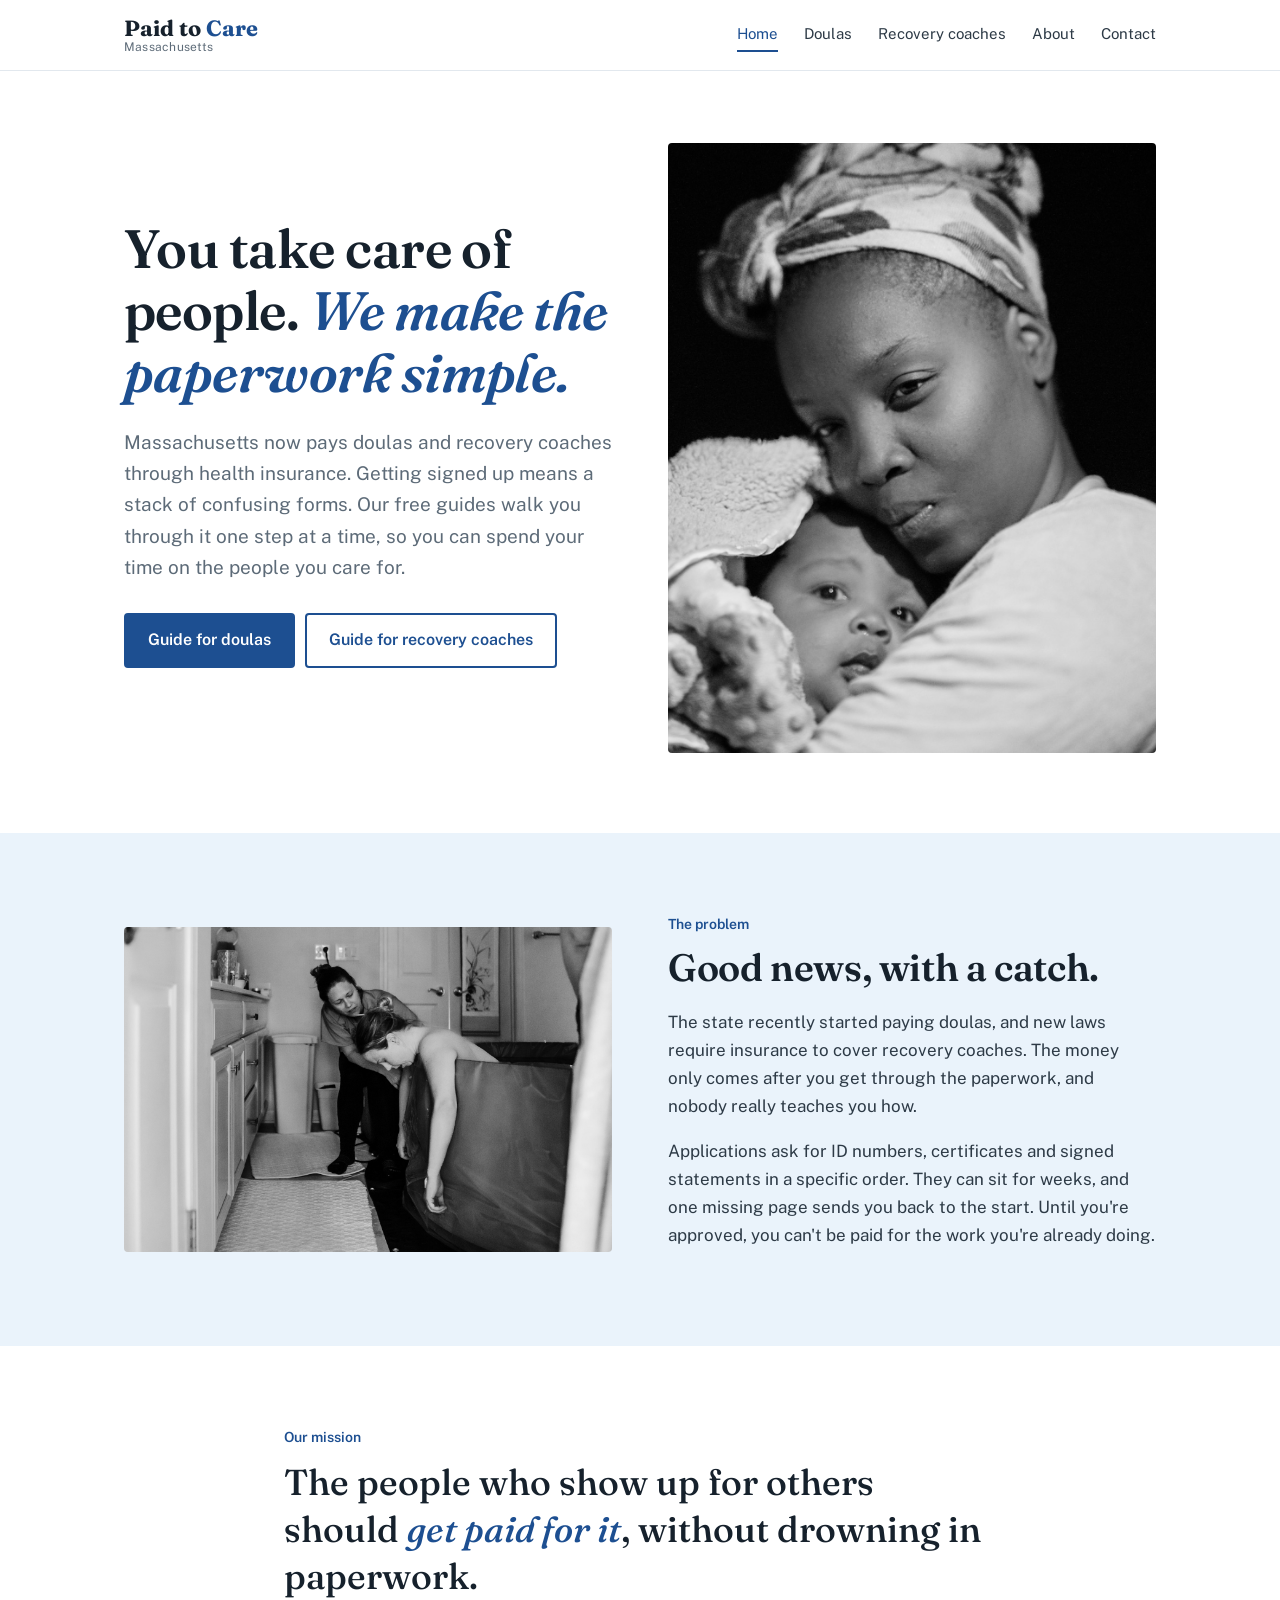
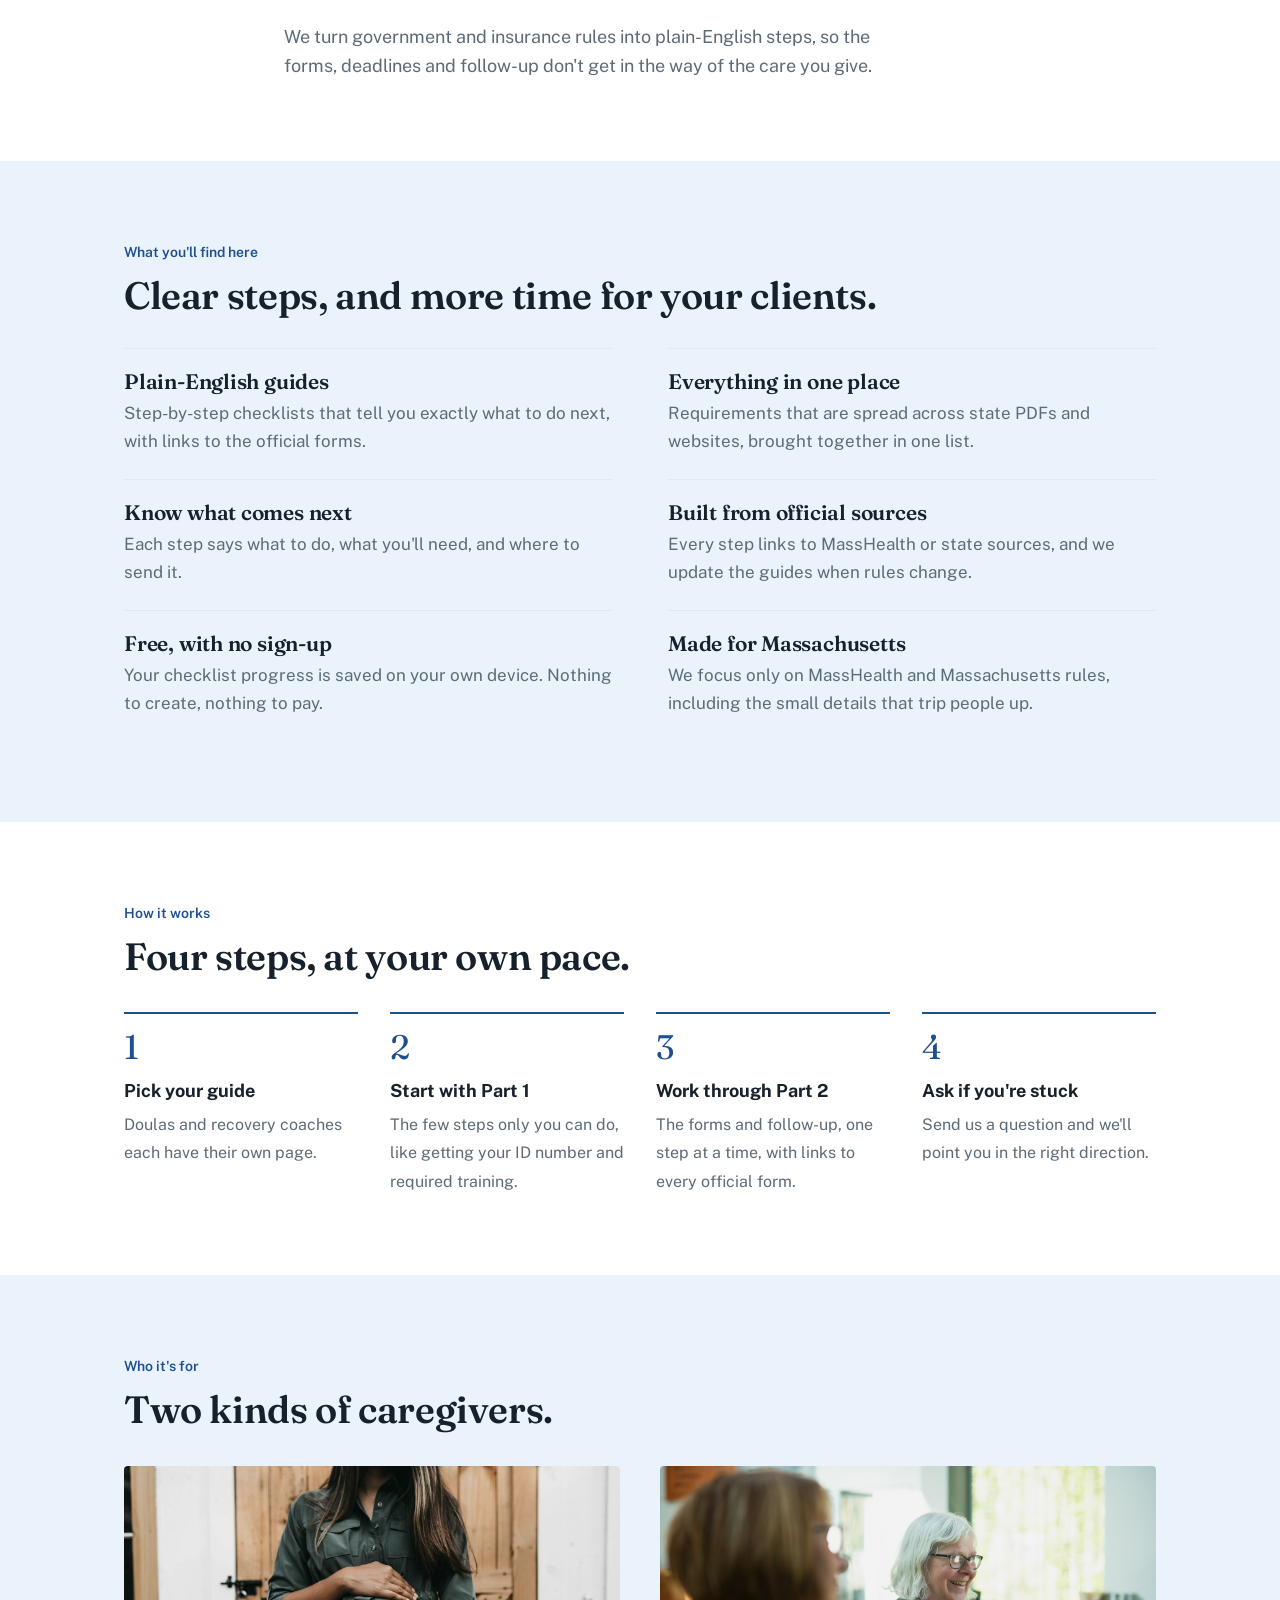
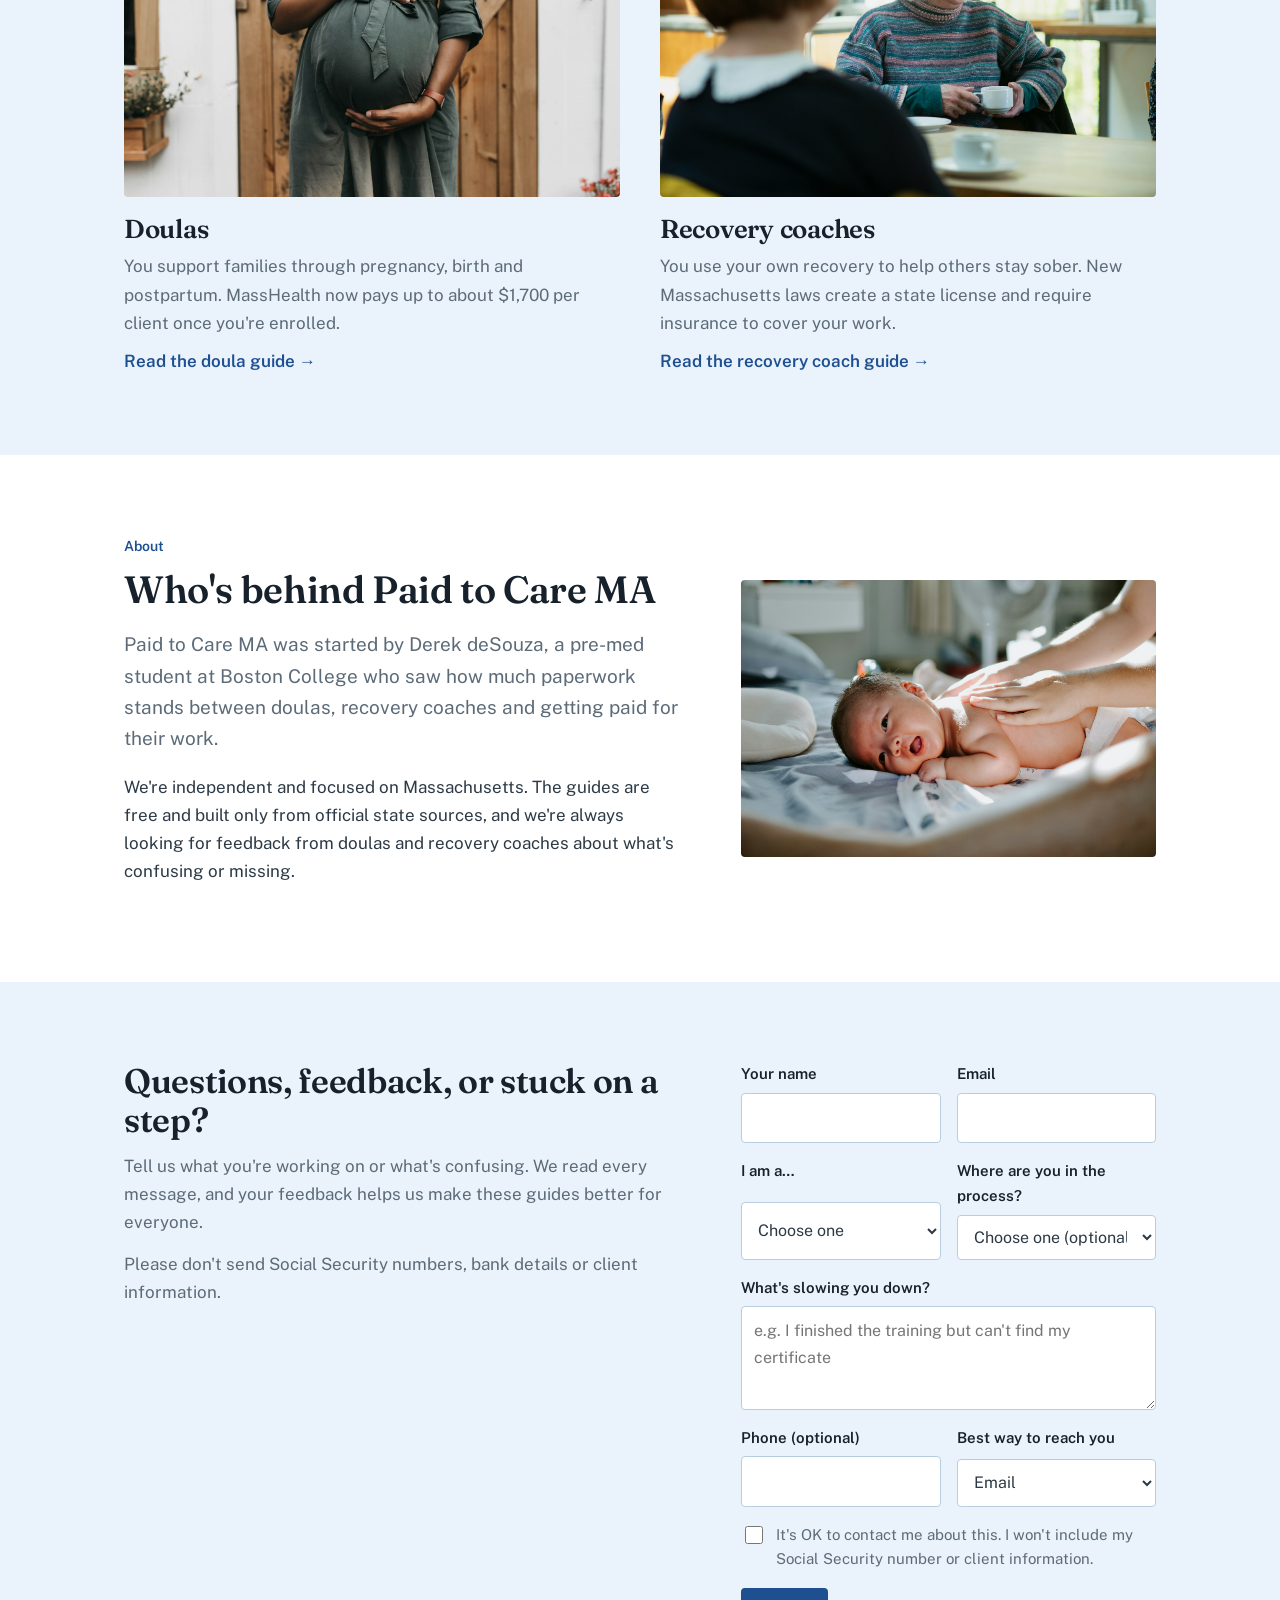
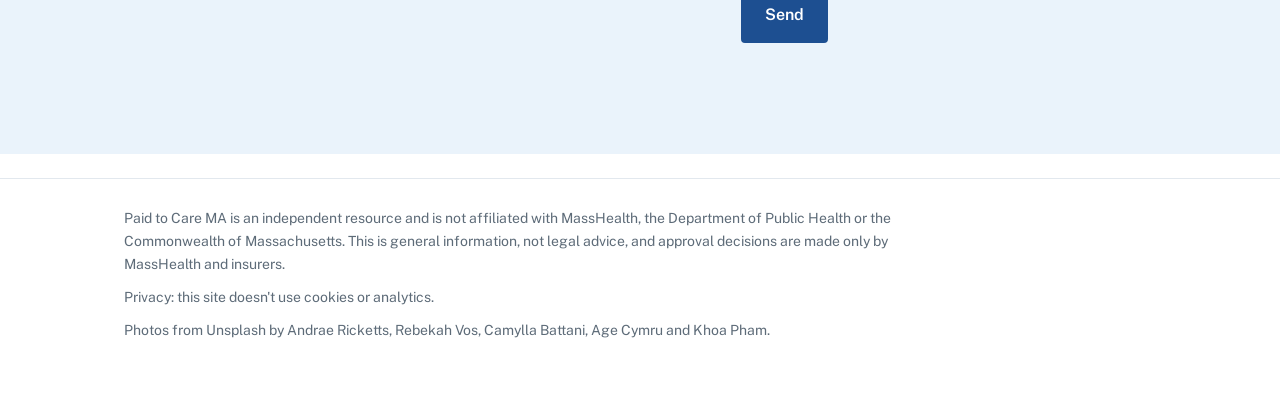
==== index.html @ 32041e7d "Declutter guide steps: one clear link per step, secondary options as a small note; shorten step 3 Co" ====
<!doctype html>
<html lang="en">
<head>
<meta charset="utf-8">
<meta name="viewport" content="width=device-width, initial-scale=1">
<title>Paid to Care MA</title>
<meta name="description" content="Free, plain-language guides that help Massachusetts doulas and recovery coaches get through the paperwork so they can get paid for the care they already give.">
<link rel="icon" href="data:image/svg+xml,%3Csvg xmlns=%22http://www.w3.org/2000/svg%22 viewBox=%220 0 32 32%22%3E%3Crect width=%2232%22 height=%2232%22 rx=%228%22 fill=%22%231d4f91%22/%3E%3Cpath d=%22M9 16.5l4.5 4.5L23 11.5%22 fill=%22none%22 stroke=%22white%22 stroke-width=%223%22 stroke-linecap=%22round%22 stroke-linejoin=%22round%22/%3E%3C/svg%3E">
<meta property="og:type" content="website">
<meta property="og:title" content="Paid to Care MA">
<meta property="og:description" content="Free, plain-language guides for Massachusetts doulas and recovery coaches.">
<meta property="og:image" content="https://desouzd.github.io/paid-to-care/img/mother-baby.jpg">
<meta name="twitter:card" content="summary_large_image">
<link rel="preconnect" href="https://fonts.googleapis.com">
<link rel="preconnect" href="https://fonts.gstatic.com" crossorigin>
<link href="https://fonts.googleapis.com/css2?family=Fraunces:ital,opsz,wght@0,9..144,500;0,9..144,600;0,9..144,700;1,9..144,500&family=Public+Sans:wght@400;600;700&display=swap" rel="stylesheet">
<link rel="stylesheet" href="styles.css?v=12">
</head><body>
<header class="top"><div class="wrap">
  <a class="logo" href="index.html"><span class="name">Paid to <span>Care</span></span><small>Massachusetts</small></a>
  <nav class="navlinks"><a href="index.html" class="on">Home</a><a href="doulas.html">Doulas</a><a href="coaches.html">Recovery coaches</a><a href="#about">About</a><a href="#help">Contact</a></nav>
</div></header>

<main>
  <section class="hero"><div class="wrap split">
    <div>
      <h1>You take care of people. <em>We make the paperwork simple.</em></h1>
      <p>Massachusetts now pays doulas and recovery coaches through health insurance. Getting signed up means a stack of confusing forms. Our free guides walk you through it one step at a time, so you can spend your time on the people you care for.</p>
      <a class="btn" href="doulas.html">Guide for doulas</a><a class="btn ghost" href="coaches.html">Guide for recovery coaches</a>
    </div>
    <figure class="photo tall"><img src="img/mother-baby.jpg" alt="A mother holding her baby close" width="1600" height="1409"></figure>
  </div></section>

  <section class="band sky"><div class="wrap split">
    <figure class="photo wide"><img src="img/doula-labor.jpg" alt="A doula supporting a woman through labor at home" width="1600" height="1060" loading="lazy"></figure>
    <div>
      <p class="label">The problem</p>
      <h2 class="big">Good news, with a catch.</h2>
      <p>The state recently started paying doulas, and new laws require insurance to cover recovery coaches. The money only comes after you get through the paperwork, and nobody really teaches you how.</p>
      <p>Applications ask for ID numbers, certificates and signed statements in a specific order. They can sit for weeks, and one missing page sends you back to the start. Until you're approved, you can't be paid for the work you're already doing.</p>
    </div>
  </div></section>

  <section class="band mission"><div class="wrap narrow">
    <p class="label">Our mission</p>
    <blockquote>The people who show up for others should <em>get paid for it</em>, without drowning in paperwork.</blockquote>
    <p>We turn government and insurance rules into plain-English steps, so the forms, deadlines and follow-up don't get in the way of the care you give.</p>
  </div></section>

  <section class="band sky"><div class="wrap">
    <p class="label">What you'll find here</p>
    <h2 class="big">Clear steps, and more time for your clients.</h2>
    <div class="features">
      <div><h3>Plain-English guides</h3><p>Step-by-step checklists that tell you exactly what to do next, with links to the official forms.</p></div>
      <div><h3>Everything in one place</h3><p>Requirements that are spread across state PDFs and websites, brought together in one list.</p></div>
      <div><h3>Know what comes next</h3><p>Each step says what to do, what you'll need, and where to send it.</p></div>
      <div><h3>Built from official sources</h3><p>Every step links to MassHealth or state sources, and we update the guides when rules change.</p></div>
      <div><h3>Free, with no sign-up</h3><p>Your checklist progress is saved on your own device. Nothing to create, nothing to pay.</p></div>
      <div><h3>Made for Massachusetts</h3><p>We focus only on MassHealth and Massachusetts rules, including the small details that trip people up.</p></div>
    </div>
  </div></section>

  <section class="band" id="how"><div class="wrap">
    <p class="label">How it works</p>
    <h2 class="big">Four steps, at your own pace.</h2>
    <ol class="howsteps">
      <li><b>Pick your guide</b><span>Doulas and recovery coaches each have their own page.</span></li>
      <li><b>Start with Part 1</b><span>The few steps only you can do, like getting your ID number and required training.</span></li>
      <li><b>Work through Part 2</b><span>The forms and follow-up, one step at a time, with links to every official form.</span></li>
      <li><b>Ask if you're stuck</b><span>Send us a question and we'll point you in the right direction.</span></li>
    </ol>
  </div></section>

  <section class="band sky"><div class="wrap">
    <p class="label">Who it's for</p>
    <h2 class="big">Two kinds of caregivers.</h2>
    <div class="who">
      <a href="doulas.html"><img src="img/pregnant.jpg" alt="A pregnant woman resting her hands on her belly" width="1600" height="1067" loading="lazy">
        <h3>Doulas</h3><p>You support families through pregnancy, birth and postpartum. MassHealth now pays up to about $1,700 per client once you're enrolled.</p><span class="go">Read the doula guide →</span></a>
      <a href="coaches.html"><img src="img/coffee-talk.jpg" alt="Two people talking over coffee at a table" width="1600" height="1067" loading="lazy">
        <h3>Recovery coaches</h3><p>You use your own recovery to help others stay sober. New Massachusetts laws create a state license and require insurance to cover your work.</p><span class="go">Read the recovery coach guide →</span></a>
    </div>
  </div></section>

  <section class="band" id="about"><div class="wrap split wide-text">
    <div>
      <p class="label">About</p>
      <h2 class="big">Who's behind Paid to Care MA</h2>
      <p class="lede">Paid to Care MA was started by Derek deSouza, a pre-med student at Boston College who saw how much paperwork stands between doulas, recovery coaches and getting paid for their work.</p>
      <p>We're independent and focused on Massachusetts. The guides are free and built only from official state sources, and we're always looking for feedback from doulas and recovery coaches about what's confusing or missing.</p>
    </div>
    <figure class="photo wide"><img src="img/newborn-hands.jpg" alt="Gentle hands resting on a newborn's back" width="1600" height="1060" loading="lazy"></figure>
  </div></section>

  <section class="band sky help" id="help"><div class="wrap split wide-text" style="align-items:start">
    <div>
      <h2>Questions, feedback, or stuck on a step?</h2>
      <p>Tell us what you're working on or what's confusing. We read every message, and your feedback helps us make these guides better for everyone.</p>
      <p style="margin-top:14px">Please don't send Social Security numbers, bank details or client information.</p>
    </div>
    <div id="leadform" data-role=""></div>
  </div></section>
</main>

<footer><div class="wrap">
  <p>Paid to Care MA is an independent resource and is not affiliated with MassHealth, the Department of Public Health or the Commonwealth of Massachusetts. This is general information, not legal advice, and approval decisions are made only by MassHealth and insurers.</p>
  <p>Privacy: this site doesn't use cookies or analytics.</p>
  <p>Photos from Unsplash by Andrae Ricketts, Rebekah Vos, Camylla Battani, Age Cymru and Khoa Pham.</p>
</div></footer>

<script src="nav.js?v=2"></script>
<script src="form.js?v=3"></script>
</body>
</html>
---- styles.css ----
/* Paid to Care MA
   Color split (60-30-10): white page (60) · light blue bands (30) · deep blue accents (10) */
:root {
  --white: #ffffff;
  --sky: #eaf3fb;
  --sky-line: #cfe2f4;
  --accent: #1d4f91;
  --accent-dark: #153a6b;
  --ink: #16212c;
  --text: #2d3a46;
  --muted: #5d6b78;
  --line: #e2e8ee;
  --note-bg: #fbf6ea; --note: #6b5214;
  --serif: "Fraunces", Georgia, "Times New Roman", serif;
  --sans: "Public Sans", -apple-system, BlinkMacSystemFont, "Segoe UI", Helvetica, Arial, sans-serif;
}
* { box-sizing: border-box; }
body { margin: 0; background: var(--white); color: var(--text); font: 17px/1.65 var(--sans); }
img { max-width: 100%; display: block; }
a { color: var(--accent); text-underline-offset: 3px; }
a:hover { color: var(--accent-dark); }
h1, h2, h3 { color: var(--ink); font-family: var(--serif); font-weight: 600; letter-spacing: -0.01em; line-height: 1.15; }
.wrap { max-width: 1080px; margin: 0 auto; padding: 0 24px; }
.narrow { max-width: 760px; }

/* Header */
header.top { background: var(--white); border-bottom: 1px solid var(--line); }
header.top .wrap { display: flex; align-items: center; justify-content: space-between; min-height: 70px; gap: 16px; }
.logo { text-decoration: none; color: var(--ink); line-height: 1.1; }
.logo .name { font-family: var(--serif); font-weight: 700; font-size: 22px; }
.logo .name span { color: var(--accent); }
.logo small { display: block; font-size: 12px; color: var(--muted); letter-spacing: .02em; }
.navlinks { display: flex; flex-wrap: wrap; gap: 6px 26px; }
.navlinks a { white-space: nowrap; }
.navlinks a { font-size: 15px; color: var(--text); text-decoration: none; padding: 4px 0; border-bottom: 2px solid transparent; }
.navlinks a:hover { color: var(--accent); }
.navlinks a.on { color: var(--accent); border-bottom-color: var(--accent); }

/* Sections */
.band { padding: 80px 0; }
.band.sky { background: var(--sky); }
.split { display: grid; grid-template-columns: 1fr 1fr; gap: 56px; align-items: center; }
.split.wide-text { grid-template-columns: 1.15fr .85fr; }
.label { font-size: 14px; font-weight: 600; color: var(--accent); margin: 0 0 10px; }
.big { font-size: 38px; margin: 0 0 18px; }
.lede { font-size: 19px; color: var(--muted); margin: 0 0 18px; }

/* Home hero */
.hero { padding: 72px 0 80px; }
.hero h1 { font-size: 54px; margin: 0 0 22px; }
.hero h1 em { font-style: italic; color: var(--accent); }
.hero p { font-size: 19px; color: var(--muted); margin: 0 0 30px; max-width: 520px; }
.photo { margin: 0; }
.photo img { width: 100%; height: auto; object-fit: cover; border-radius: 4px; }
.photo.tall img { aspect-ratio: 4 / 5; }
.photo.wide img { aspect-ratio: 3 / 2; }
.photo figcaption { font-size: 13px; color: var(--muted); margin-top: 8px; }

/* Buttons */
.btn { display: inline-block; background: var(--accent); color: var(--white); border: 2px solid var(--accent); border-radius: 4px;
       padding: 12px 22px; font: inherit; font-size: 16px; font-weight: 600; text-decoration: none; cursor: pointer; margin: 0 10px 10px 0; }
.btn:hover { background: var(--accent-dark); border-color: var(--accent-dark); color: var(--white); }
.btn.ghost { background: transparent; color: var(--accent); }
.btn.ghost:hover { background: var(--sky); color: var(--accent-dark); }

/* Mission quote */
.mission blockquote { margin: 0; font-family: var(--serif); font-size: 36px; line-height: 1.3; color: var(--ink); font-weight: 500; }
.mission blockquote em { color: var(--accent); }
.mission p { color: var(--muted); font-size: 18px; margin: 22px 0 0; max-width: 640px; }

/* Plain feature list (no icon cards) */
.features { display: grid; grid-template-columns: 1fr 1fr; gap: 0 56px; margin-top: 30px; }
.features div { border-top: 1px solid var(--line); padding: 20px 0 24px; }
.features h3 { font-size: 21px; margin: 0 0 6px; }
.features p { margin: 0; color: var(--muted); }

/* How it works */
.howsteps { list-style: none; padding: 0; margin: 34px 0 0; display: grid; grid-template-columns: repeat(4, 1fr); gap: 32px; counter-reset: h; }
.howsteps li { counter-increment: h; border-top: 2px solid var(--accent); padding-top: 16px; }
.howsteps li::before { content: counter(h); display: block; font-family: var(--serif); font-size: 34px; color: var(--accent); line-height: 1; margin-bottom: 12px; }
.howsteps b { display: block; color: var(--ink); font-size: 18px; margin-bottom: 4px; }
.howsteps span { color: var(--muted); font-size: 16px; }

/* Who we help: photo cards */
.who { display: grid; grid-template-columns: 1fr 1fr; gap: 40px; margin-top: 34px; }
.who a { text-decoration: none; color: var(--text); display: block; }
.who img { aspect-ratio: 3 / 2; object-fit: cover; width: 100%; height: auto; border-radius: 4px; margin-bottom: 18px; }
.who h3 { font-size: 26px; margin: 0 0 8px; }
.who p { margin: 0 0 10px; color: var(--muted); }
.who .go { font-weight: 600; color: var(--accent); }
.who a:hover h3 { color: var(--accent); }

/* Guide pages: header */
.page-head { background: var(--sky); padding: 64px 0; }
.page-head h1 { font-size: 46px; margin: 0 0 16px; }
.page-head p { font-size: 19px; color: var(--muted); margin: 0; }
.facts { display: grid; grid-template-columns: repeat(3, 1fr); gap: 0; margin: 34px 0 0; border-top: 1px solid var(--sky-line); }
.fact { padding: 16px 18px 0 0; }
.fact b { display: block; font-family: var(--serif); font-size: 26px; color: var(--ink); font-weight: 600; }
.fact span { font-size: 14px; color: var(--muted); }

/* Guide pages: steps */
.guide-body { padding: 56px 0 30px; }
.info { border-left: 3px solid var(--accent); background: var(--sky); padding: 16px 20px; margin: 0 0 36px; }
.info b { color: var(--ink); }
.info p { margin: 6px 0 0; font-size: 16px; }
.progress { display: flex; align-items: center; gap: 14px; margin: 0 0 8px; font-size: 14px; color: var(--muted); }
.bar { flex: 1; height: 6px; background: var(--sky); border-radius: 3px; overflow: hidden; }
.bar i { display: block; height: 100%; width: 0; background: var(--accent); transition: width .25s; }
.phase { margin: 40px 0 6px; }
.phase-num { font-size: 14px; font-weight: 600; color: var(--accent); }
.phase h3 { font-size: 28px; margin: 4px 0 6px; }
.phase p { margin: 0; color: var(--muted); }
ol.steps { list-style: none; padding: 0; margin: 14px 0 0; }
ol.steps > li { border-top: 1px solid var(--line); padding: 22px 0; position: relative; }
ol.steps > li:last-child { border-bottom: 1px solid var(--line); }
.step-head { display: flex; gap: 16px; align-items: flex-start; cursor: pointer; }
.step-head input { appearance: none; -webkit-appearance: none; flex: none; width: 24px; height: 24px; margin: 4px 0 0;
                   border: 2px solid var(--sky-line); border-radius: 4px; background: var(--white); cursor: pointer;
                   display: grid; place-items: center; }
.step-head input:hover { border-color: var(--accent); }
.step-head input:checked { background: var(--accent); border-color: var(--accent); }
.step-head input:checked::after { content: ""; width: 6px; height: 11px; border: solid var(--white); border-width: 0 2.5px 2.5px 0; transform: translateY(-1px) rotate(45deg); }
.step-head input:focus-visible { outline: 3px solid var(--sky-line); outline-offset: 2px; }
.step-head h3 { font-size: 22px; margin: 0; }
li.done .step-head h3 { color: var(--muted); }
.step-body { margin: 8px 0 0 40px; font-size: 16px; }
.step-body ul { margin: 8px 0; padding-left: 20px; }
.step-body li { margin: 4px 0; }
.note { background: var(--note-bg); color: var(--note); padding: 14px 18px; font-size: 15px; margin: 30px 0 0; border-radius: 4px; }

/* Help / contact */
.help h2 { font-size: 34px; margin: 0 0 12px; }
.help p { color: var(--muted); margin: 0; }
form.lead { display: grid; gap: 16px; }
form.lead .f2 { display: grid; grid-template-columns: 1fr 1fr; gap: 16px; }
form.lead label { display: grid; gap: 6px; font-size: 15px; font-weight: 600; color: var(--ink); }
form.lead input, form.lead select, form.lead textarea {
  font: inherit; font-weight: 400; font-size: 16px; color: var(--text); background: var(--white);
  border: 1px solid #b9cde0; border-radius: 4px; padding: 11px 12px; width: 100%; }
form.lead input:focus, form.lead select:focus, form.lead textarea:focus { outline: 3px solid var(--sky-line); border-color: var(--accent); }
form.lead textarea { resize: vertical; }
form.lead .check { display: flex; gap: 10px; align-items: flex-start; font-weight: 400; color: var(--muted); font-size: 15px; }
form.lead .check input { width: 18px; height: 18px; margin-top: 3px; accent-color: var(--accent); flex: none; }
form.lead .hp { position: absolute; left: -9999px; width: 1px; height: 1px; overflow: hidden; }
form.lead .btn { justify-self: start; margin: 0; }
.form-msg { margin: 0; font-size: 15px; font-weight: 600; min-height: 1em; }
.form-msg.ok { color: #1d6b3a; } .form-msg.bad { color: #a32a1d; }

/* Sources + footer */
.src { font-size: 14px; color: var(--muted); padding: 48px 0 16px; }
.src b { color: var(--ink); }
.src li { margin: 4px 0; }
footer { color: var(--muted); font-size: 14px; padding: 28px 0 56px; border-top: 1px solid var(--line); margin-top: 24px; }
footer p { margin: 0 0 10px; max-width: 820px; }

@media (max-width: 860px) {
  .split, .split.wide-text, .who, .features { grid-template-columns: 1fr; gap: 32px; }
  .howsteps { grid-template-columns: 1fr 1fr; }
  .hero h1 { font-size: 40px; } .big { font-size: 30px; } .mission blockquote { font-size: 27px; }
  .page-head h1 { font-size: 34px; }
  .band { padding: 56px 0; } .hero { padding: 48px 0 56px; }
}
@media (max-width: 640px) {
  body { font-size: 16px; }
  .navlinks { gap: 4px 14px; } .navlinks a { font-size: 14px; }
  header.top .wrap { flex-direction: column; align-items: flex-start; padding-top: 12px; padding-bottom: 8px; }
  .howsteps, .facts, form.lead .f2 { grid-template-columns: 1fr; }
  .step-body { margin-left: 0; } .step-head h3 { font-size: 19px; }
}
.mission p.label { color: var(--accent); font-size: 14px; margin: 0 0 10px; }

/* Option cards (options page) */
.options { display: grid; gap: 14px; margin: 18px 0 8px; }
.option { border: 1px solid var(--line); border-left: 3px solid var(--sky-line); padding: 16px 20px; border-radius: 4px; }
.option h4 { font-family: var(--serif); font-size: 20px; color: var(--ink); margin: 0 0 6px; font-weight: 600; }
.option p { margin: 6px 0 0; font-size: 16px; }
.guide-body .phase p { max-width: 720px; }

/* One clear link per step */
.step-links { margin-top: 10px; }
a.go-link { font-weight: 600; text-decoration: none; border-bottom: 2px solid var(--sky-line); padding-bottom: 1px; }
a.go-link:hover { border-bottom-color: var(--accent); }
.step-links .alt { display: block; margin-top: 6px; font-size: 14px; color: var(--muted); }
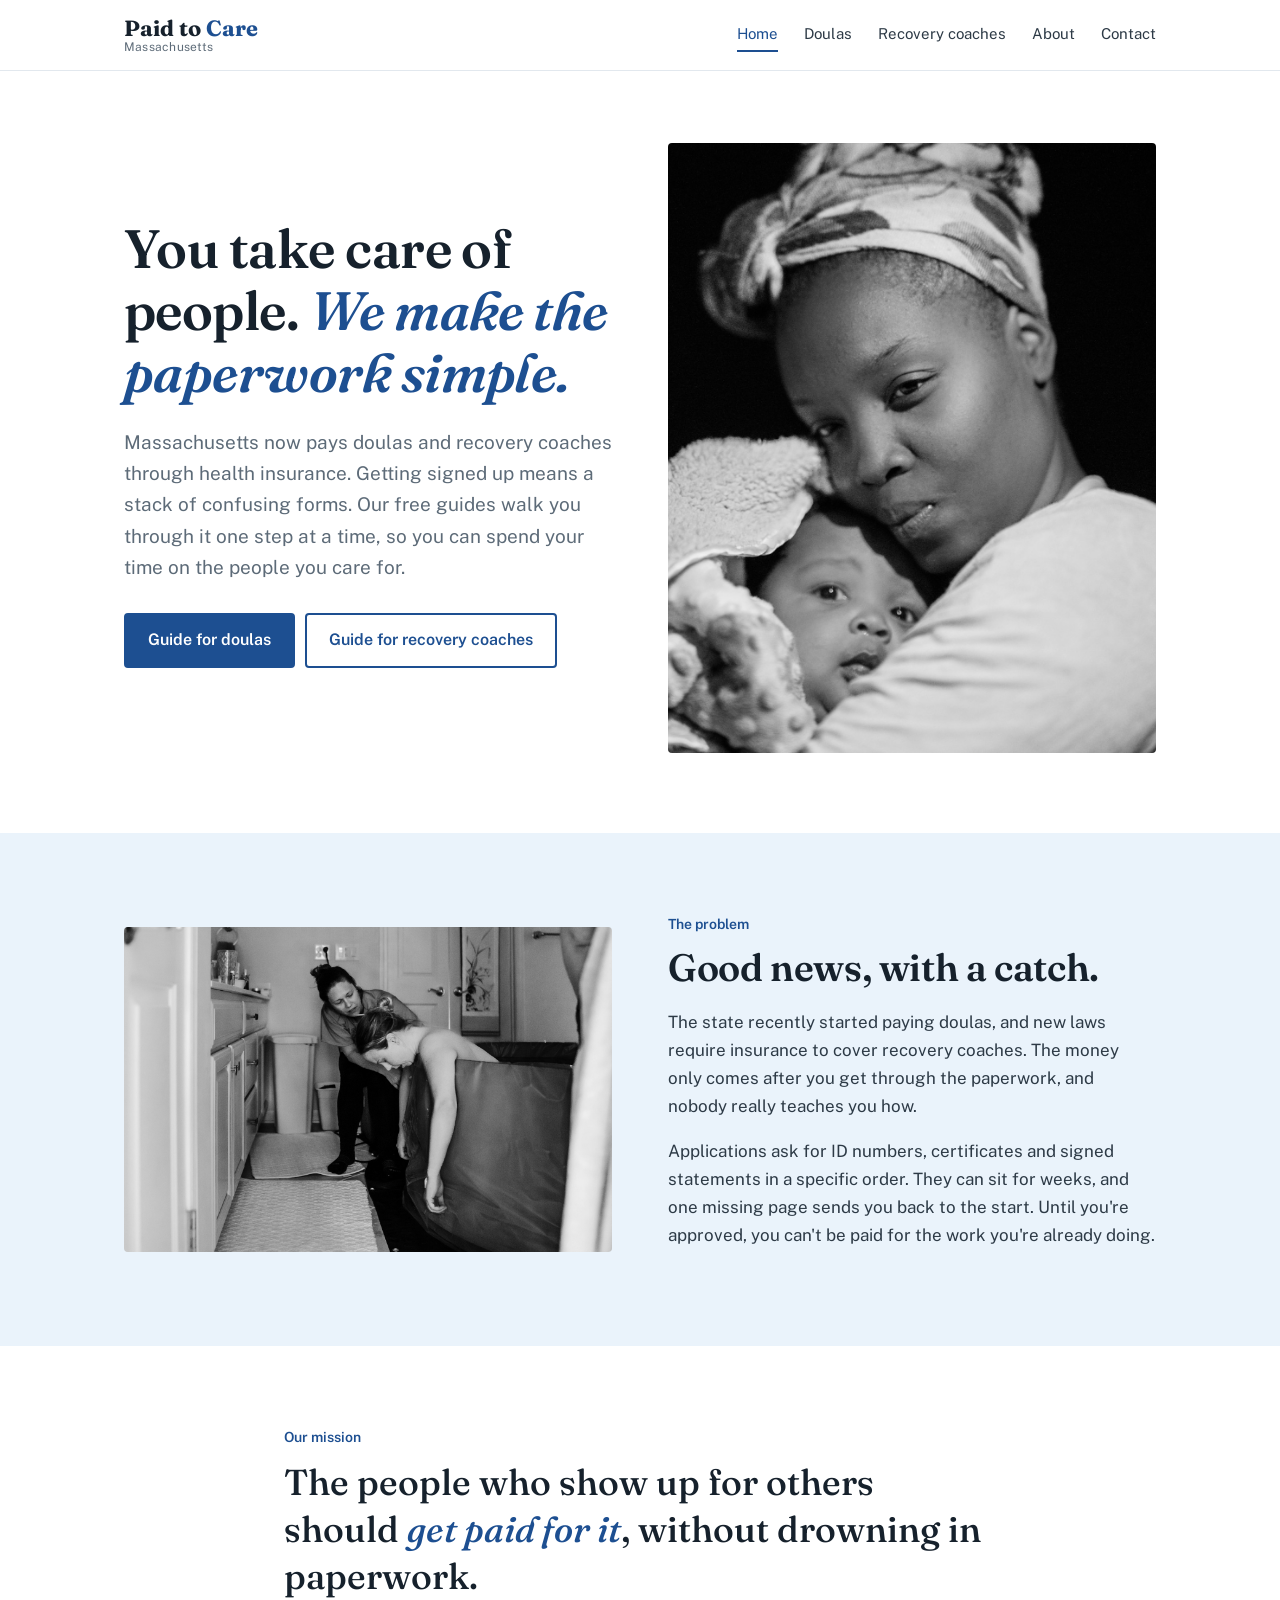
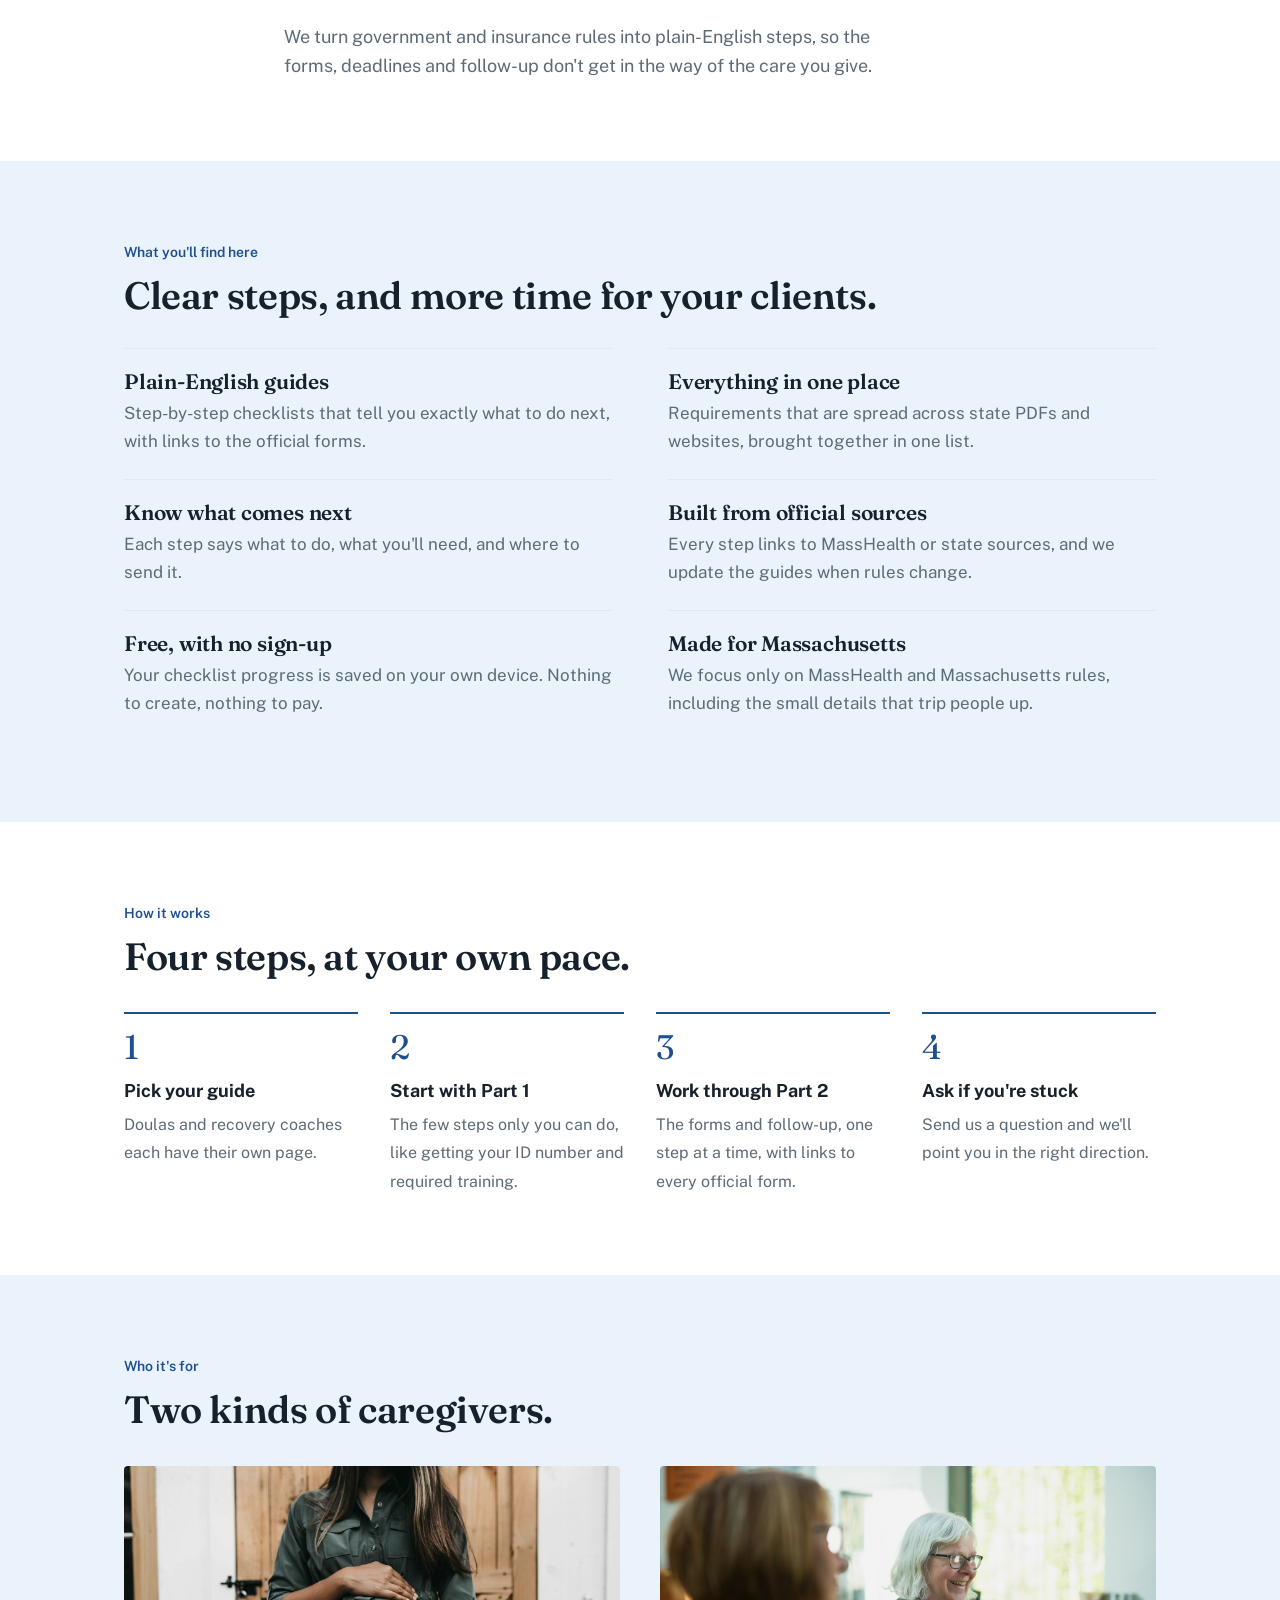
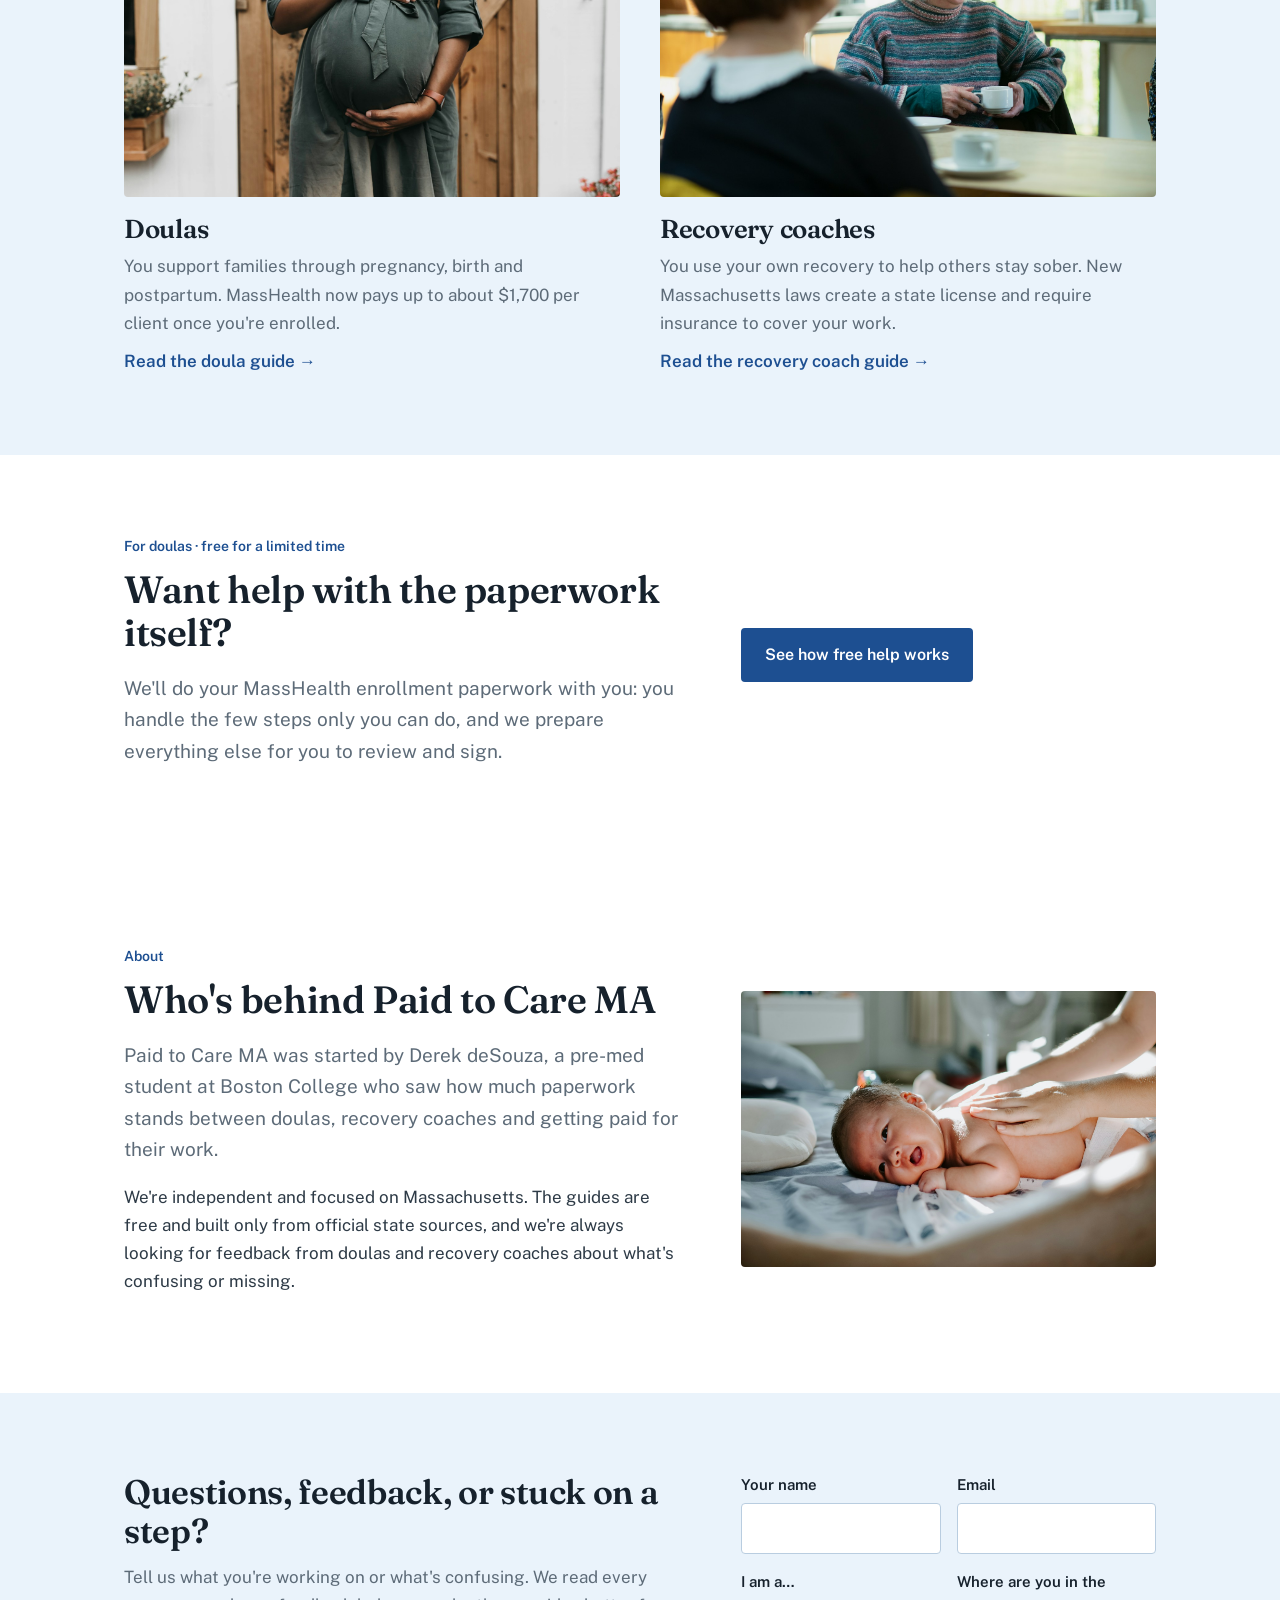
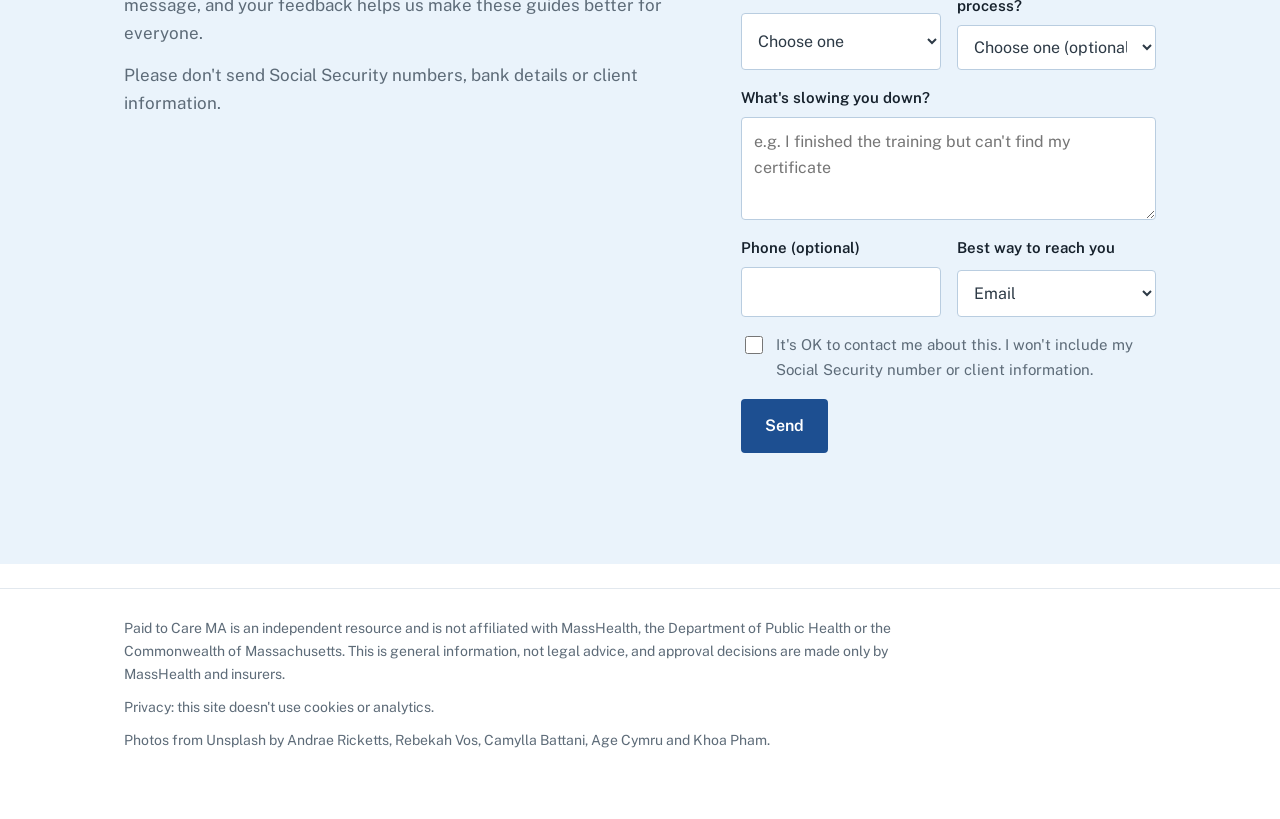
==== commit c7bab5a0: "Add free paperwork help offer (doula page + home), help checkbox on form Co-Authored-By: Claude Opus" ====
--- a/index.html
+++ b/index.html
@@ -82,6 +82,15 @@
     </div>
   </div></section>
 
+  <section class="band" id="free-help"><div class="wrap split wide-text">
+    <div>
+      <p class="label">For doulas · free for a limited time</p>
+      <h2 class="big">Want help with the paperwork itself?</h2>
+      <p class="lede">We'll do your MassHealth enrollment paperwork with you: you handle the few steps only you can do, and we prepare everything else for you to review and sign.</p>
+    </div>
+    <div><a class="btn" href="doulas.html#free-help">See how free help works</a></div>
+  </div></section>
+
   <section class="band" id="about"><div class="wrap split wide-text">
     <div>
       <p class="label">About</p>
@@ -109,6 +118,6 @@
 </div></footer>
 
 <script src="nav.js?v=2"></script>
-<script src="form.js?v=3"></script>
+<script src="form.js?v=4"></script>
 </body>
 </html>
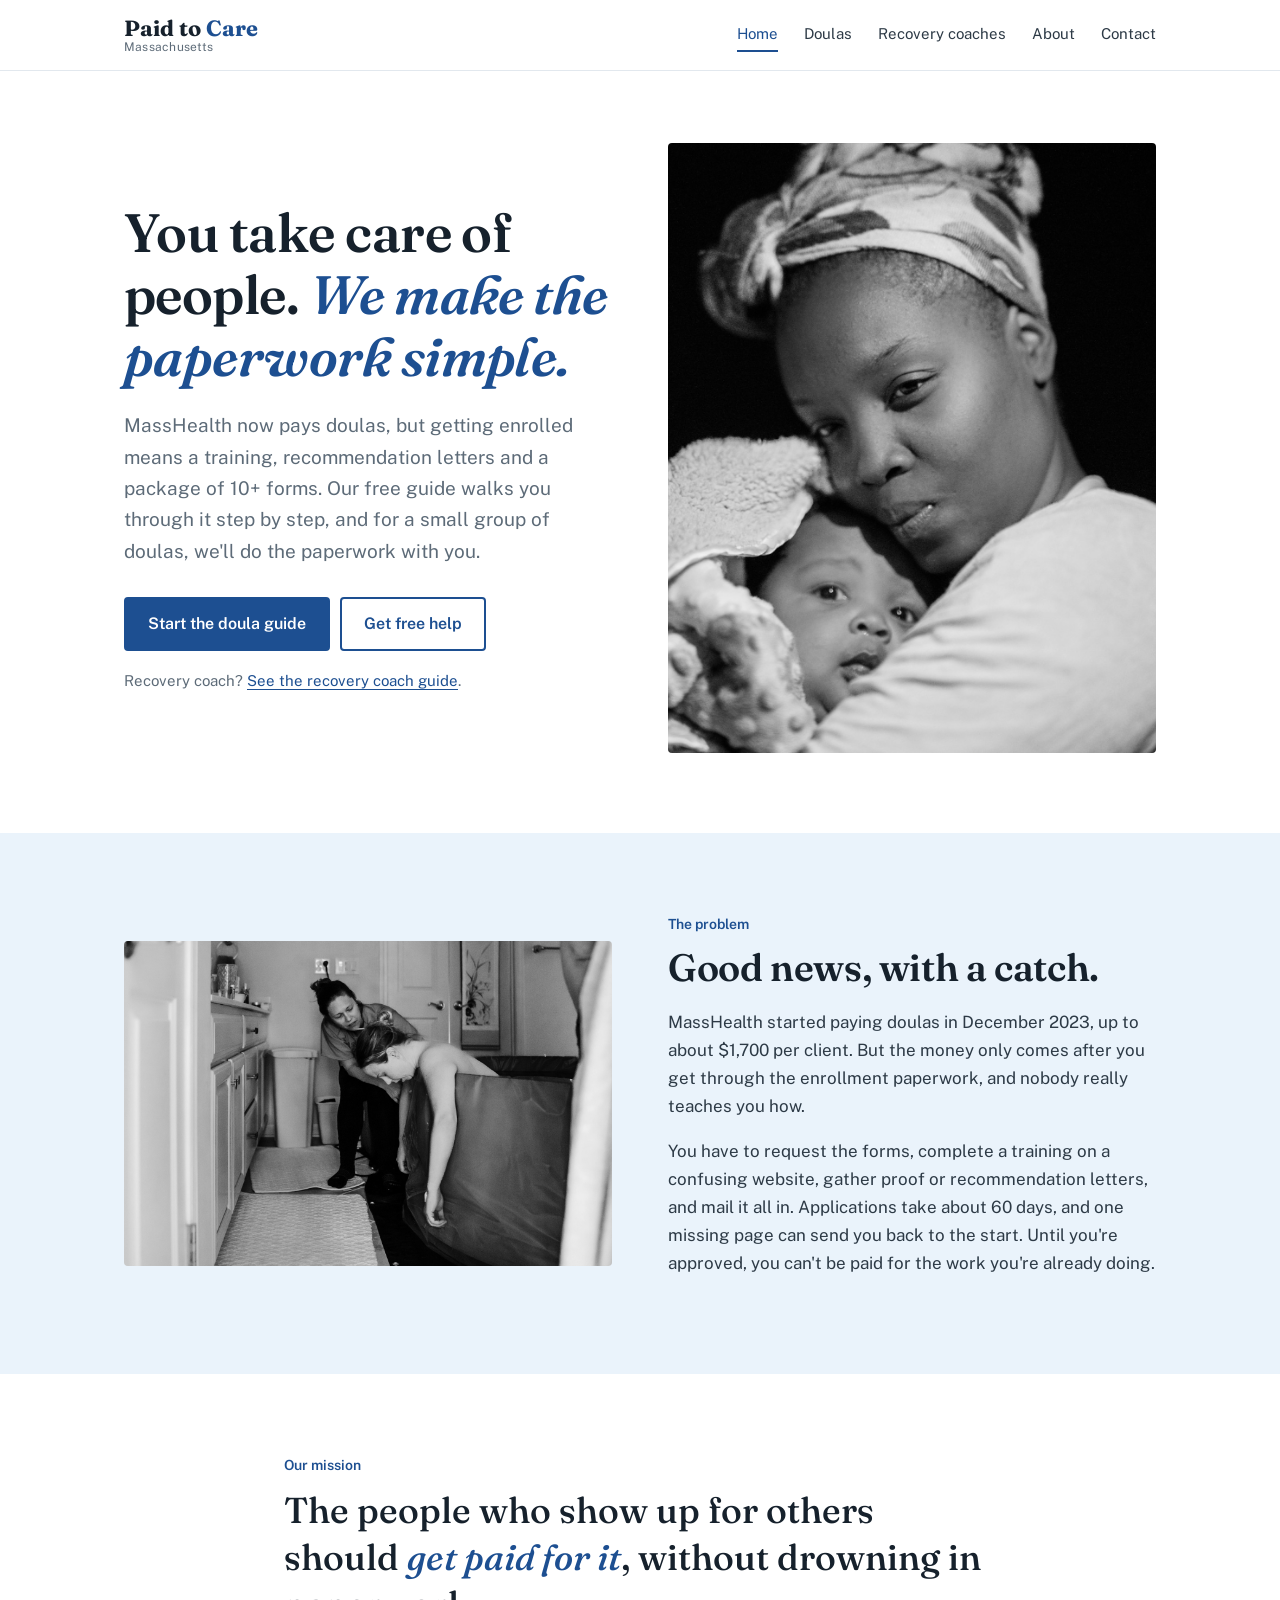
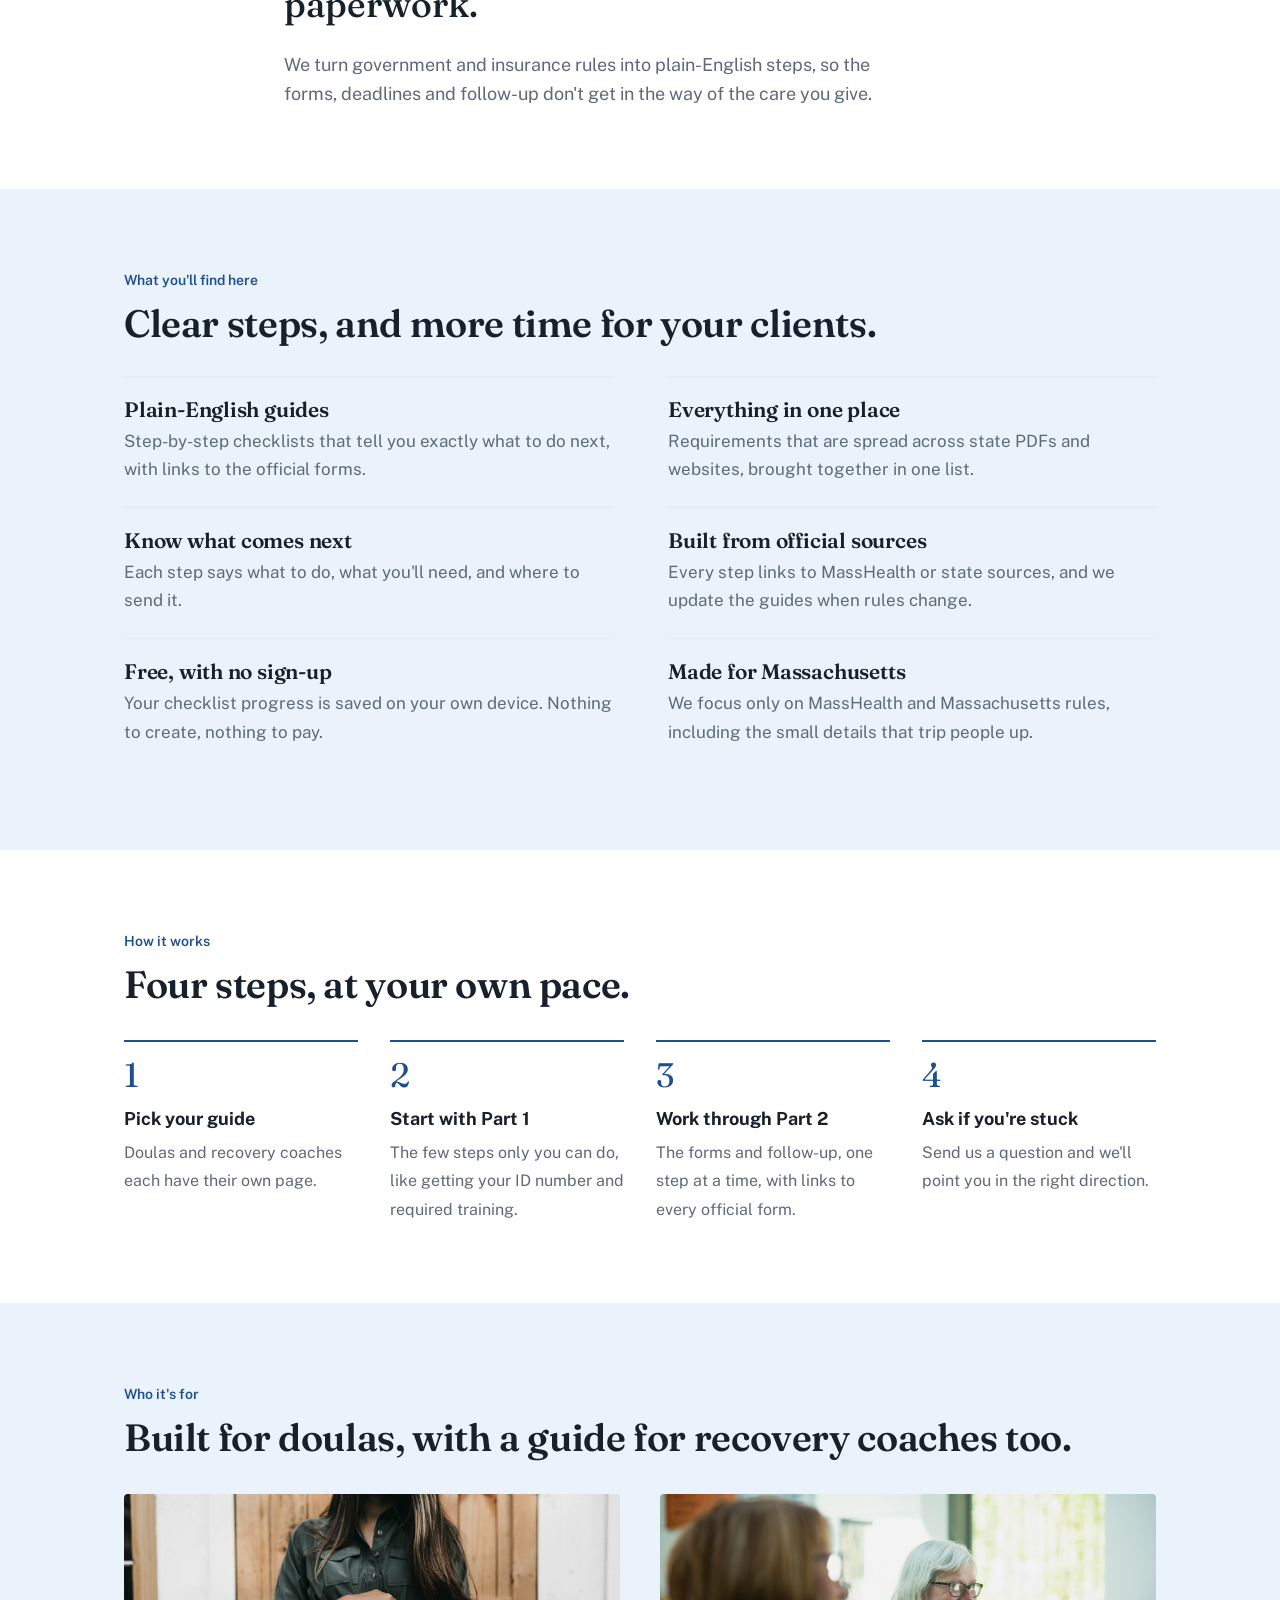
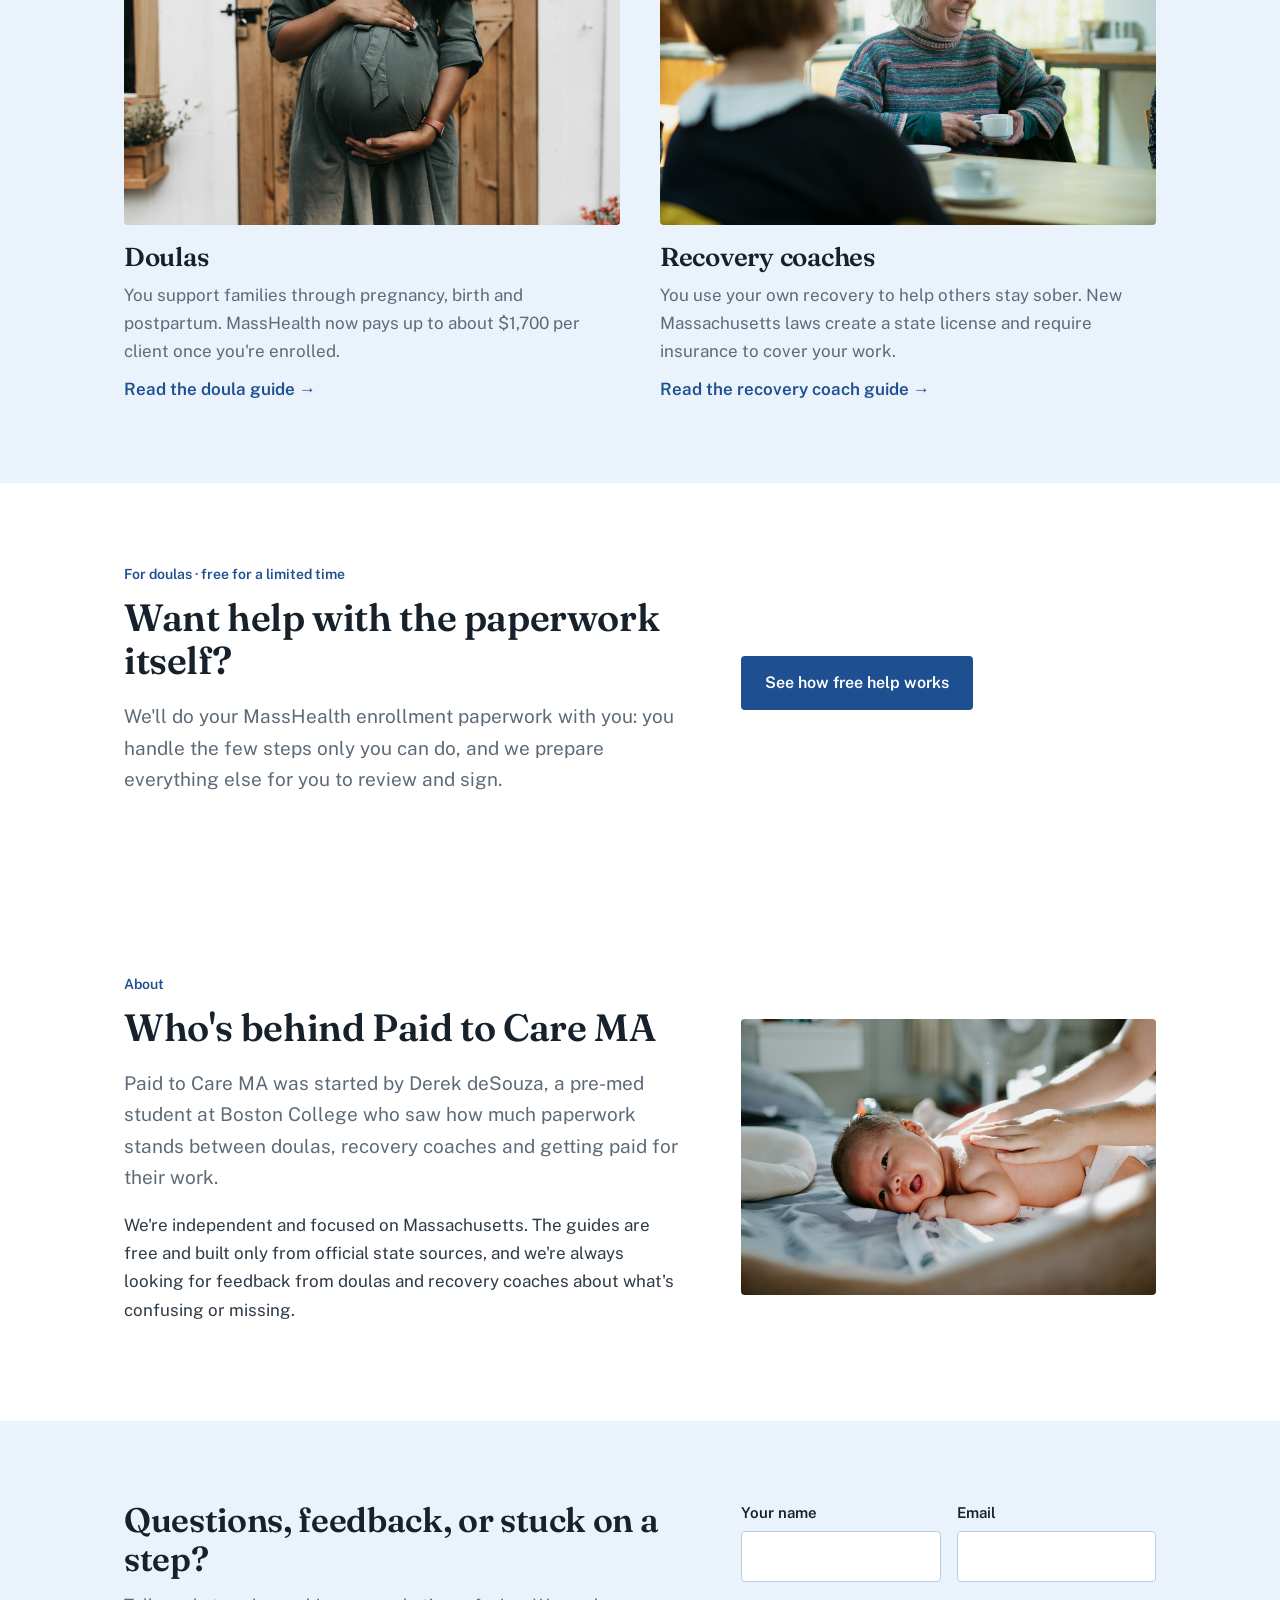
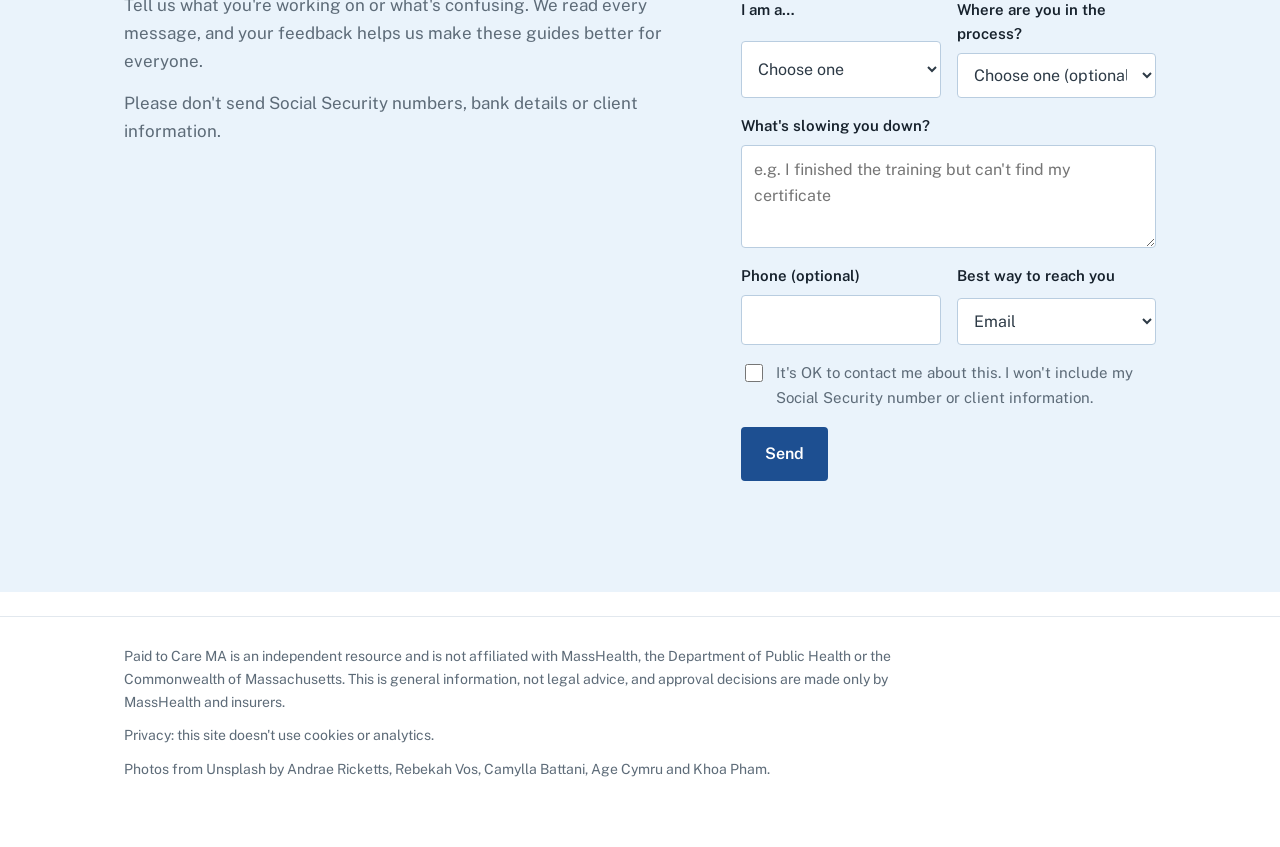
==== commit eceee2dc: "Home page leads with doulas; recovery coaches kept as a secondary guide Co-Authored-By: Claude Opus " ====
--- a/index.html
+++ b/index.html
@@ -4,11 +4,11 @@
 <meta charset="utf-8">
 <meta name="viewport" content="width=device-width, initial-scale=1">
 <title>Paid to Care MA</title>
-<meta name="description" content="Free, plain-language guides that help Massachusetts doulas and recovery coaches get through the paperwork so they can get paid for the care they already give.">
+<meta name="description" content="Free, plain-language help for Massachusetts doulas getting enrolled with MassHealth, plus a guide for recovery coaches.">
 <link rel="icon" href="data:image/svg+xml,%3Csvg xmlns=%22http://www.w3.org/2000/svg%22 viewBox=%220 0 32 32%22%3E%3Crect width=%2232%22 height=%2232%22 rx=%228%22 fill=%22%231d4f91%22/%3E%3Cpath d=%22M9 16.5l4.5 4.5L23 11.5%22 fill=%22none%22 stroke=%22white%22 stroke-width=%223%22 stroke-linecap=%22round%22 stroke-linejoin=%22round%22/%3E%3C/svg%3E">
 <meta property="og:type" content="website">
 <meta property="og:title" content="Paid to Care MA">
-<meta property="og:description" content="Free, plain-language guides for Massachusetts doulas and recovery coaches.">
+<meta property="og:description" content="Free, plain-language help for Massachusetts doulas getting enrolled with MassHealth.">
 <meta property="og:image" content="https://desouzd.github.io/paid-to-care/img/mother-baby.jpg">
 <meta name="twitter:card" content="summary_large_image">
 <link rel="preconnect" href="https://fonts.googleapis.com">
@@ -25,8 +25,9 @@
   <section class="hero"><div class="wrap split">
     <div>
       <h1>You take care of people. <em>We make the paperwork simple.</em></h1>
-      <p>Massachusetts now pays doulas and recovery coaches through health insurance. Getting signed up means a stack of confusing forms. Our free guides walk you through it one step at a time, so you can spend your time on the people you care for.</p>
-      <a class="btn" href="doulas.html">Guide for doulas</a><a class="btn ghost" href="coaches.html">Guide for recovery coaches</a>
+      <p>MassHealth now pays doulas, but getting enrolled means a training, recommendation letters and a package of 10+ forms. Our free guide walks you through it step by step, and for a small group of doulas, we'll do the paperwork with you.</p>
+      <a class="btn" href="doulas.html">Start the doula guide</a><a class="btn ghost" href="doulas.html#free-help">Get free help</a>
+      <p style="font-size:15px;margin:8px 0 0">Recovery coach? <a href="coaches.html">See the recovery coach guide</a>.</p>
     </div>
     <figure class="photo tall"><img src="img/mother-baby.jpg" alt="A mother holding her baby close" width="1600" height="1409"></figure>
   </div></section>
@@ -36,8 +37,8 @@
     <div>
       <p class="label">The problem</p>
       <h2 class="big">Good news, with a catch.</h2>
-      <p>The state recently started paying doulas, and new laws require insurance to cover recovery coaches. The money only comes after you get through the paperwork, and nobody really teaches you how.</p>
-      <p>Applications ask for ID numbers, certificates and signed statements in a specific order. They can sit for weeks, and one missing page sends you back to the start. Until you're approved, you can't be paid for the work you're already doing.</p>
+      <p>MassHealth started paying doulas in December 2023, up to about $1,700 per client. But the money only comes after you get through the enrollment paperwork, and nobody really teaches you how.</p>
+      <p>You have to request the forms, complete a training on a confusing website, gather proof or recommendation letters, and mail it all in. Applications take about 60 days, and one missing page can send you back to the start. Until you're approved, you can't be paid for the work you're already doing.</p>
     </div>
   </div></section>
 
@@ -73,7 +74,7 @@
 
   <section class="band sky"><div class="wrap">
     <p class="label">Who it's for</p>
-    <h2 class="big">Two kinds of caregivers.</h2>
+    <h2 class="big">Built for doulas, with a guide for recovery coaches too.</h2>
     <div class="who">
       <a href="doulas.html"><img src="img/pregnant.jpg" alt="A pregnant woman resting her hands on her belly" width="1600" height="1067" loading="lazy">
         <h3>Doulas</h3><p>You support families through pregnancy, birth and postpartum. MassHealth now pays up to about $1,700 per client once you're enrolled.</p><span class="go">Read the doula guide →</span></a>
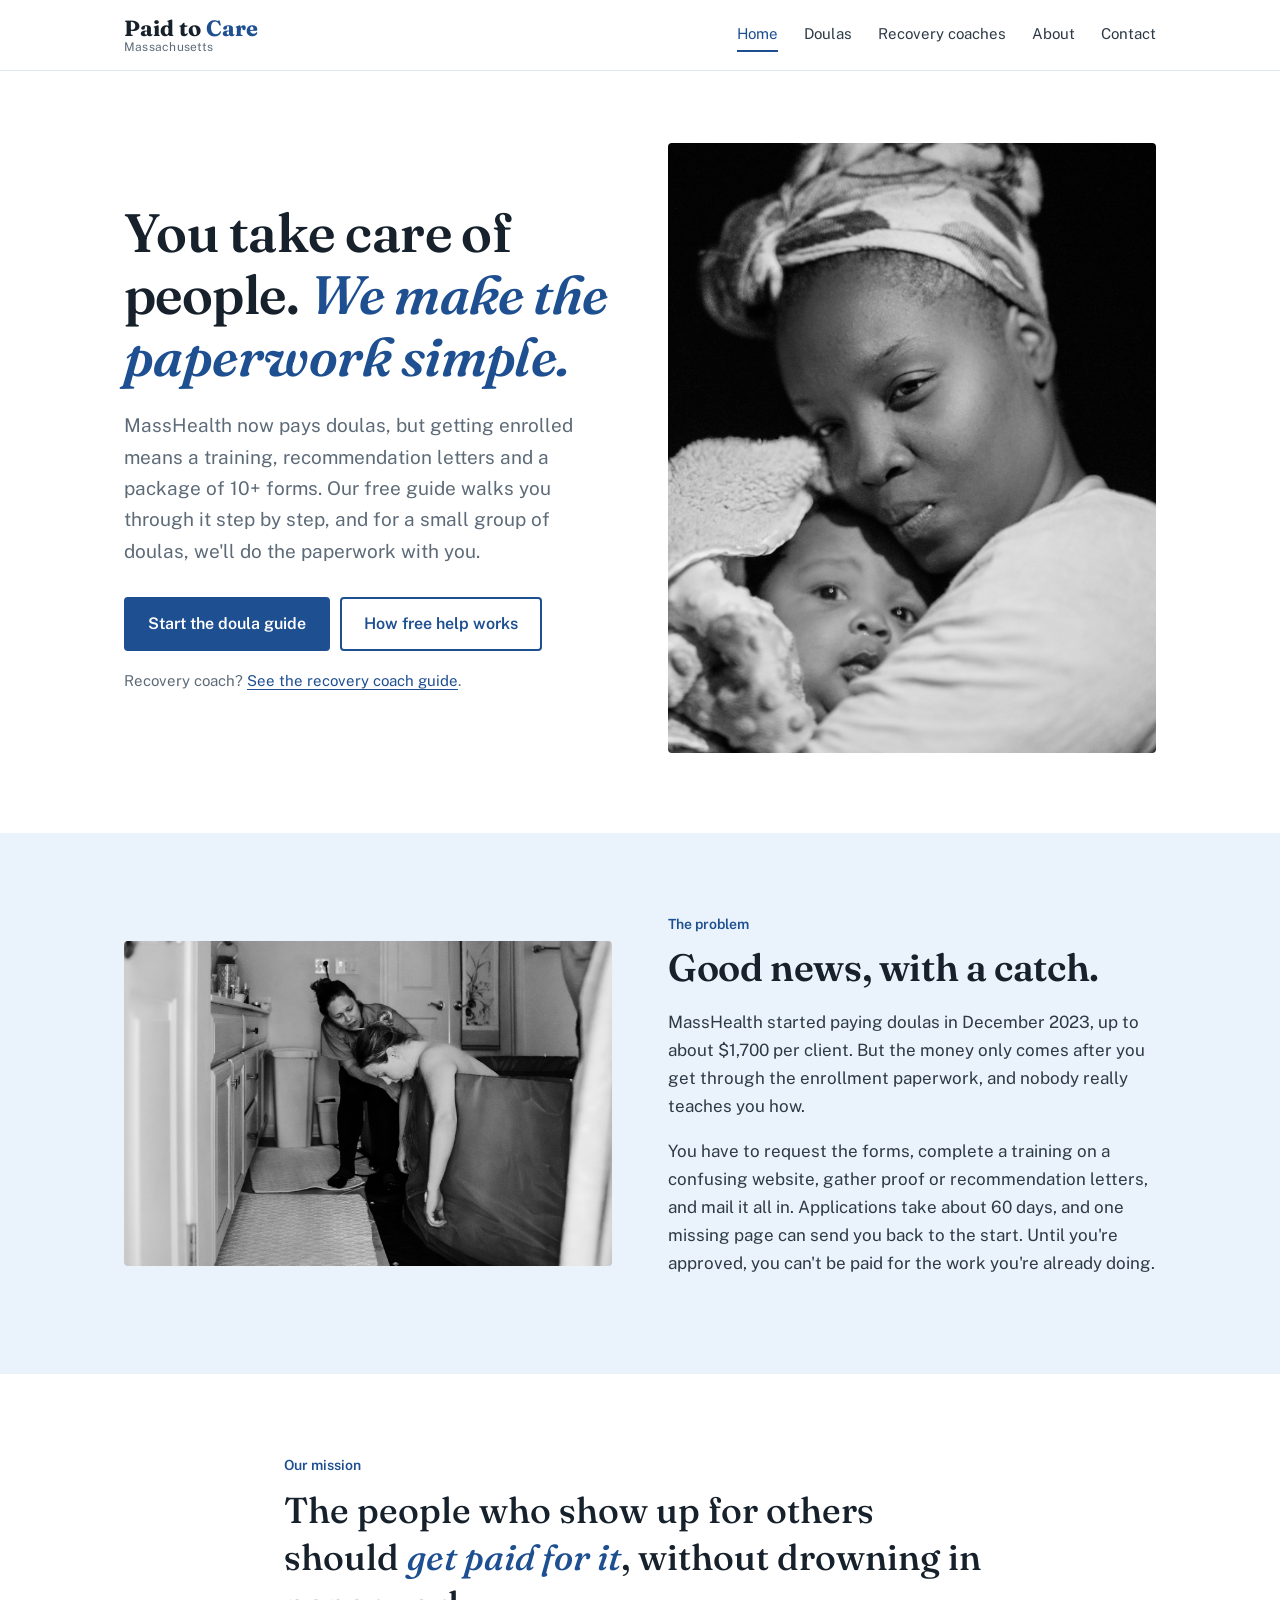
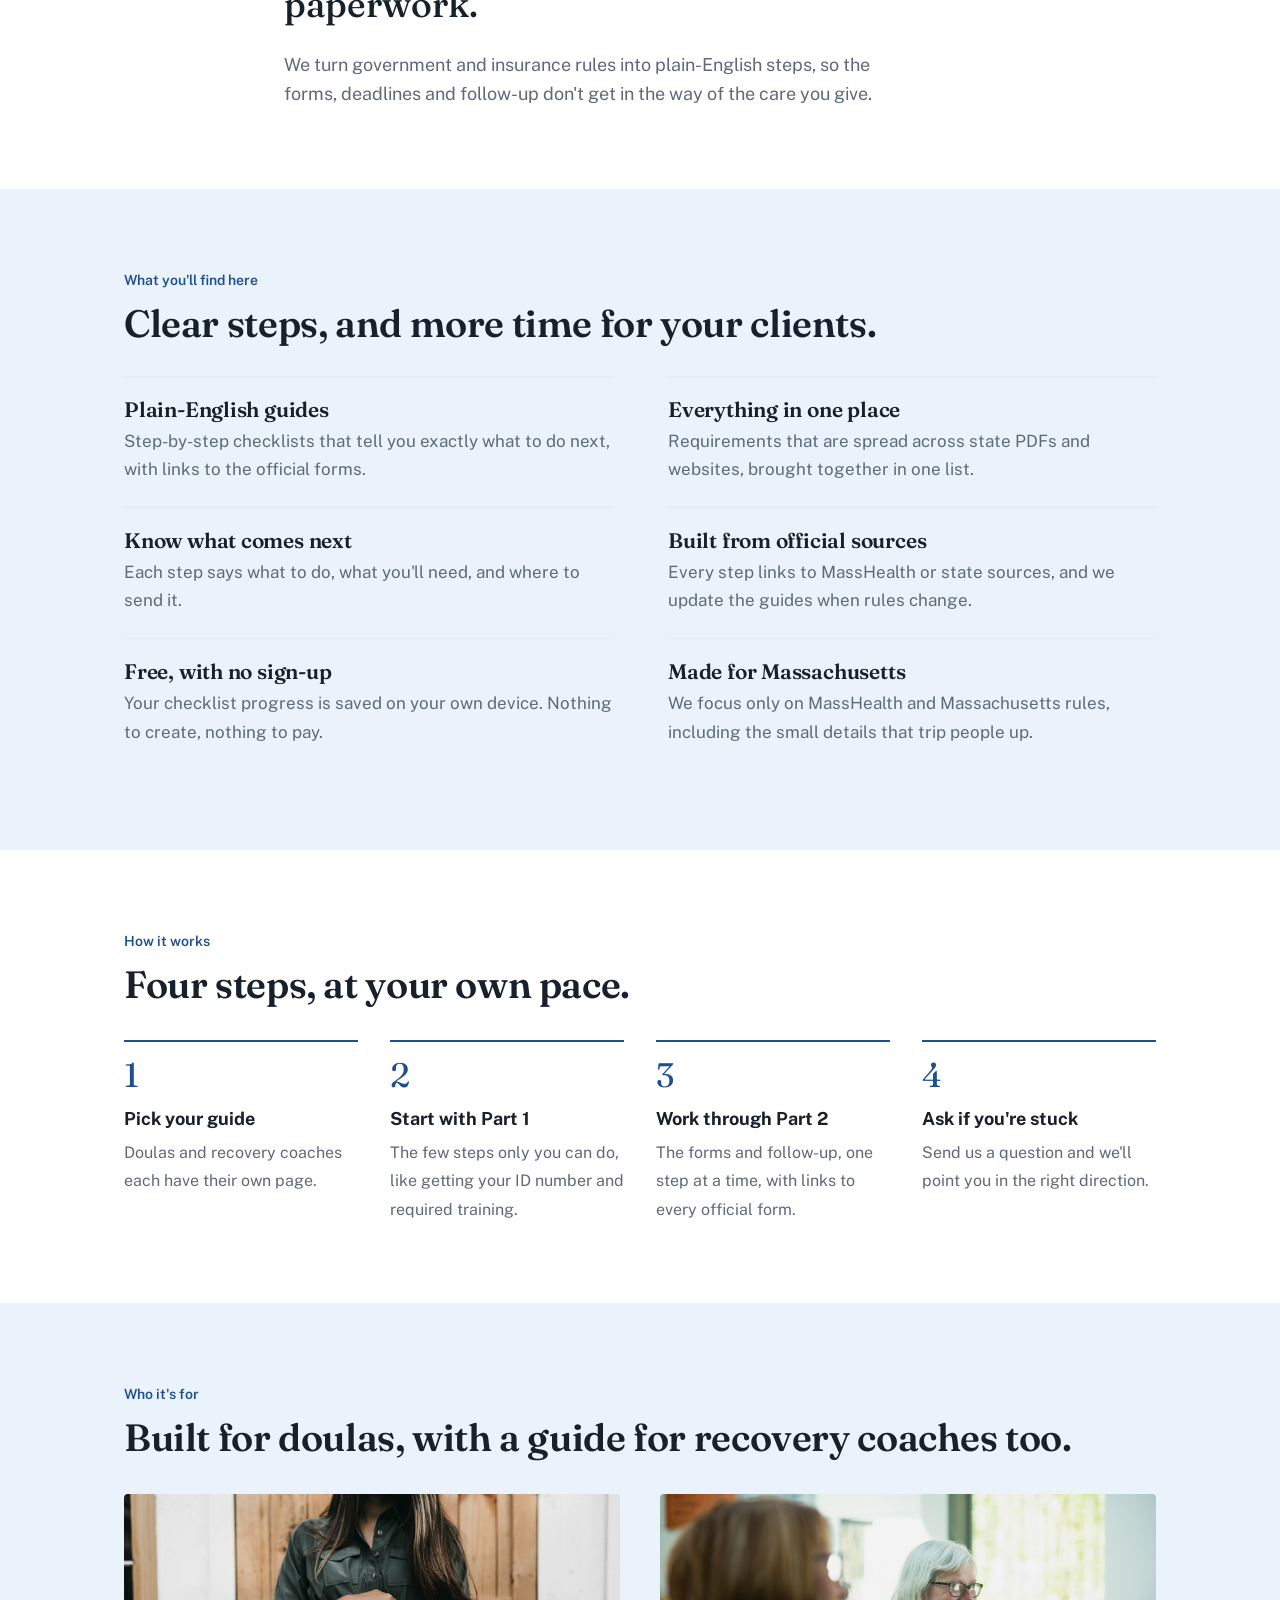
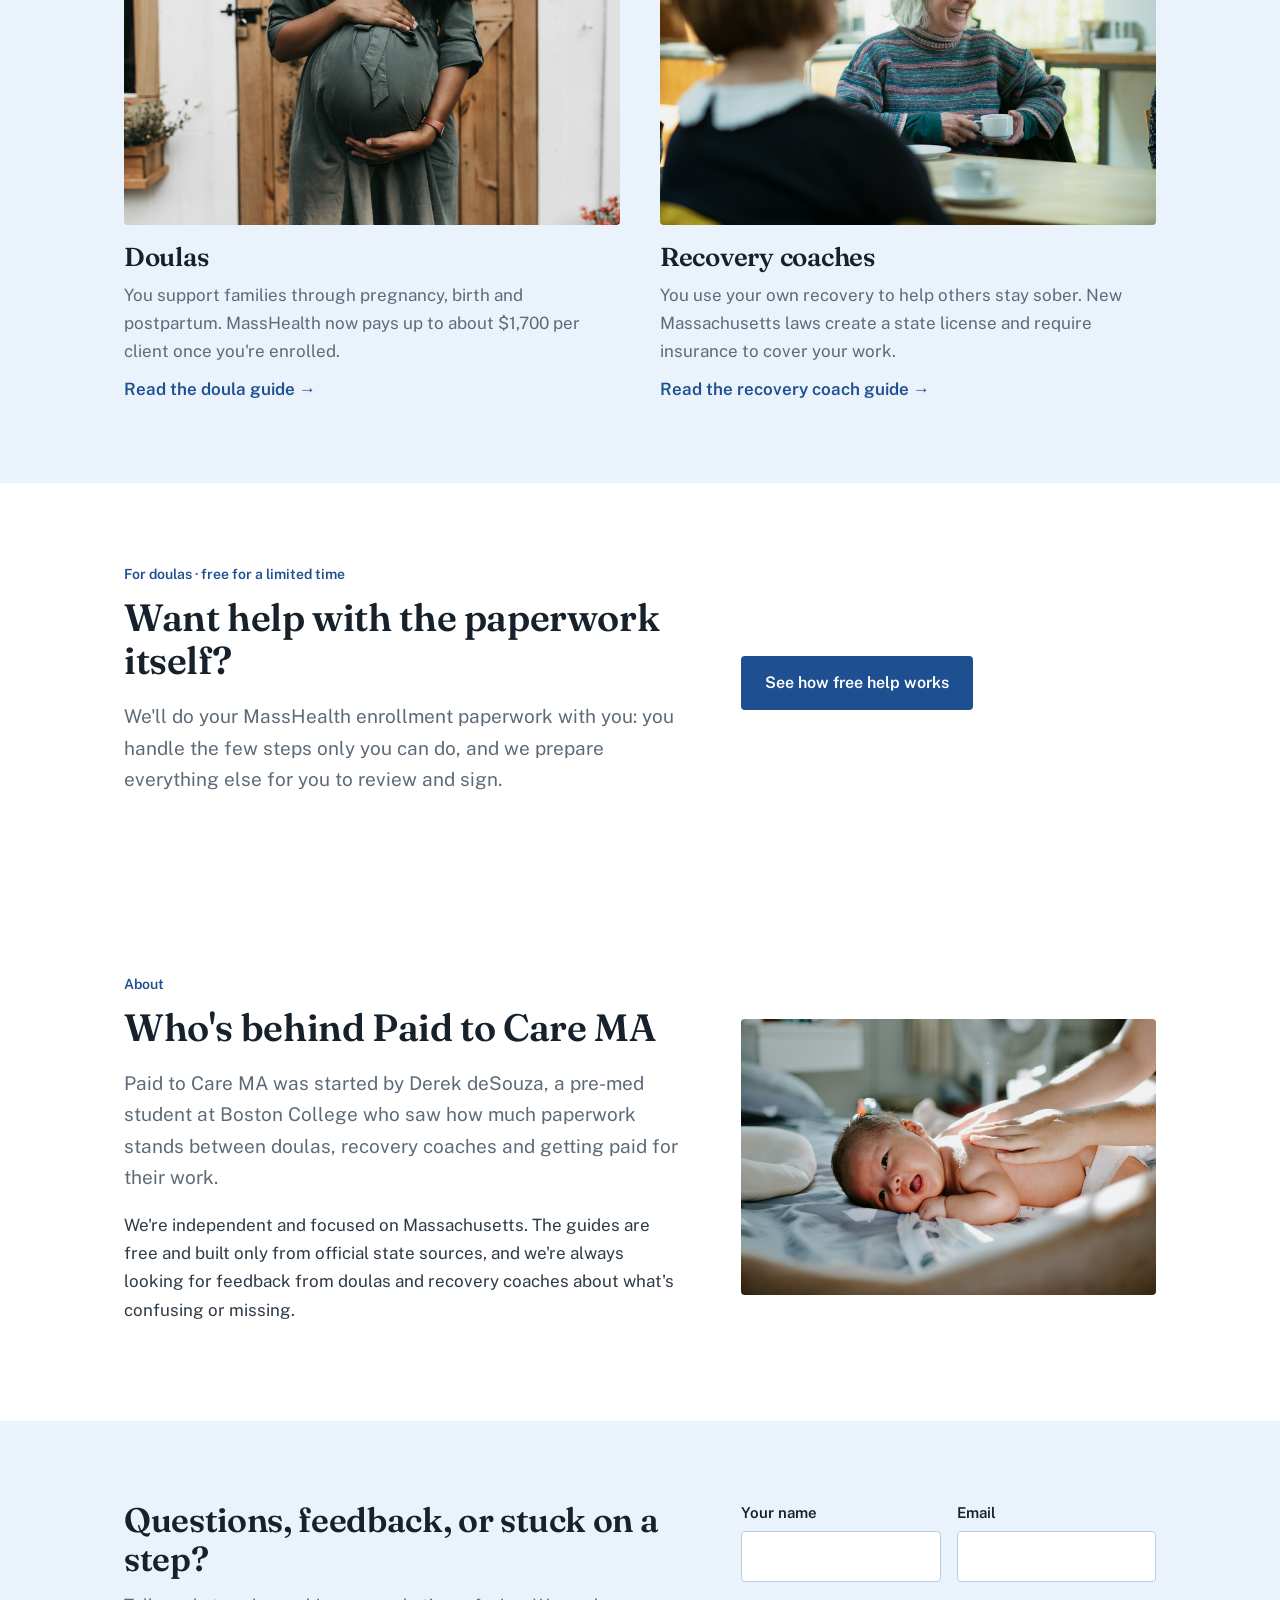
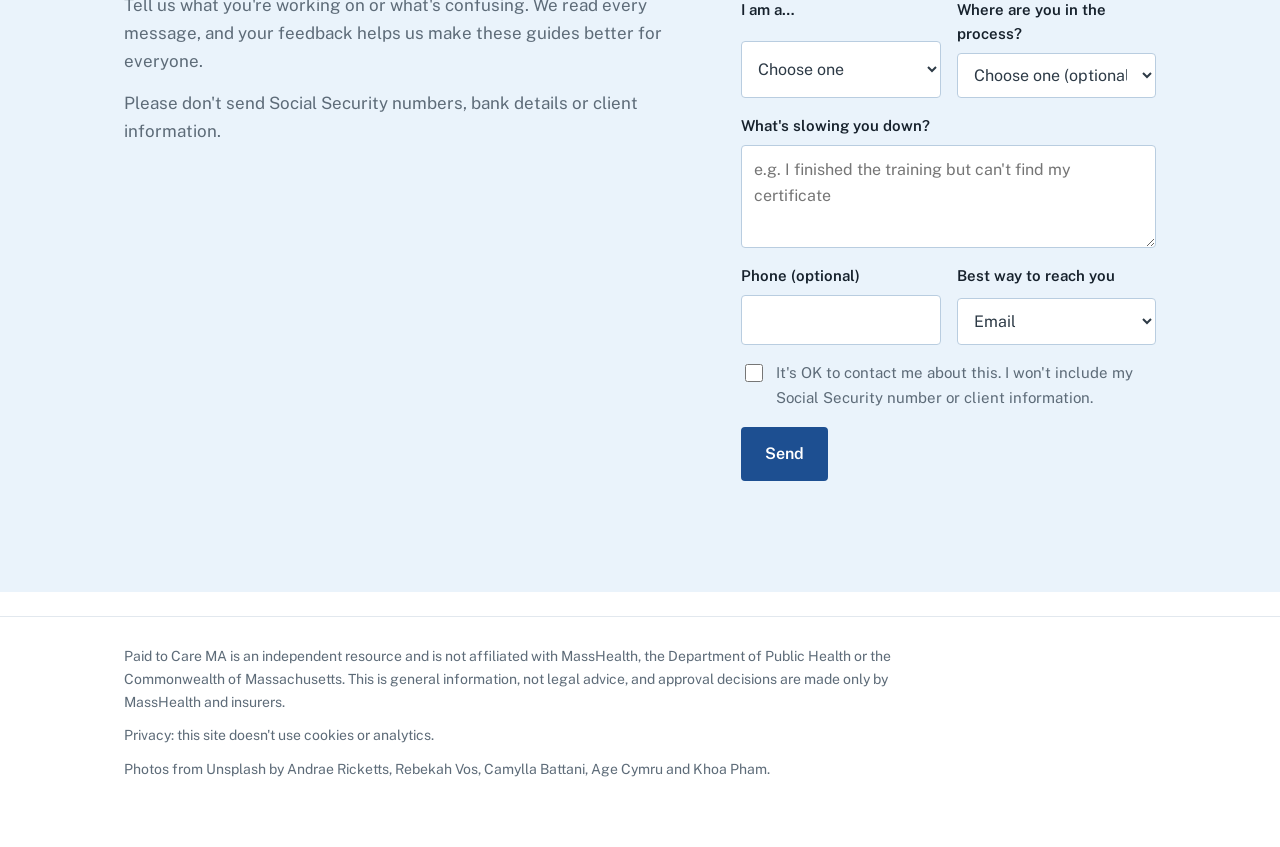
==== commit 6a726e2f: "Add free-help questionnaire (no sensitive data, SSN guard) and agreement page; free-help section exp" ====
--- a/index.html
+++ b/index.html
@@ -10,11 +10,14 @@
 <meta property="og:title" content="Paid to Care MA">
 <meta property="og:description" content="Free, plain-language help for Massachusetts doulas getting enrolled with MassHealth.">
 <meta property="og:image" content="https://desouzd.github.io/paid-to-care/img/mother-baby.jpg">
+<meta property="og:url" content="https://desouzd.github.io/paid-to-care/">
+<meta property="og:image:alt" content="A mother holding her baby close">
+<meta property="og:site_name" content="Paid to Care MA">
 <meta name="twitter:card" content="summary_large_image">
 <link rel="preconnect" href="https://fonts.googleapis.com">
 <link rel="preconnect" href="https://fonts.gstatic.com" crossorigin>
 <link href="https://fonts.googleapis.com/css2?family=Fraunces:ital,opsz,wght@0,9..144,500;0,9..144,600;0,9..144,700;1,9..144,500&family=Public+Sans:wght@400;600;700&display=swap" rel="stylesheet">
-<link rel="stylesheet" href="styles.css?v=12">
+<link rel="stylesheet" href="styles.css?v=14">
 </head><body>
 <header class="top"><div class="wrap">
   <a class="logo" href="index.html"><span class="name">Paid to <span>Care</span></span><small>Massachusetts</small></a>
@@ -26,7 +29,7 @@
     <div>
       <h1>You take care of people. <em>We make the paperwork simple.</em></h1>
       <p>MassHealth now pays doulas, but getting enrolled means a training, recommendation letters and a package of 10+ forms. Our free guide walks you through it step by step, and for a small group of doulas, we'll do the paperwork with you.</p>
-      <a class="btn" href="doulas.html">Start the doula guide</a><a class="btn ghost" href="doulas.html#free-help">Get free help</a>
+      <a class="btn" href="doulas.html">Start the doula guide</a><a class="btn ghost" href="doulas.html#free-help">How free help works</a>
       <p style="font-size:15px;margin:8px 0 0">Recovery coach? <a href="coaches.html">See the recovery coach guide</a>.</p>
     </div>
     <figure class="photo tall"><img src="img/mother-baby.jpg" alt="A mother holding her baby close" width="1600" height="1409"></figure>
@@ -119,6 +122,6 @@
 </div></footer>
 
 <script src="nav.js?v=2"></script>
-<script src="form.js?v=4"></script>
+<script src="form.js?v=6"></script>
 </body>
 </html>
--- a/styles.css
+++ b/styles.css
@@ -182,3 +182,24 @@
 a.go-link { font-weight: 600; text-decoration: none; border-bottom: 2px solid var(--sky-line); padding-bottom: 1px; }
 a.go-link:hover { border-bottom-color: var(--accent); }
 .step-links .alt { display: block; margin-top: 6px; font-size: 14px; color: var(--muted); }
+
+/* After a free-help request */
+.next-steps { background: var(--white); border: 1px solid var(--sky-line); border-left: 3px solid var(--accent); border-radius: 4px; padding: 20px 22px; }
+.next-steps h3 { font-size: 22px; margin: 0 0 10px; }
+.next-steps ol { margin: 0 0 10px; padding-left: 20px; }
+.next-steps li { margin: 8px 0; }
+.next-steps p { margin: 0; color: var(--muted); font-size: 15px; }
+
+/* Questionnaire + agreement */
+.safe { background: #eef7f0; border-left: 3px solid #1d6b3a; padding: 16px 20px; margin: 0 0 30px; border-radius: 4px; }
+.safe b { color: #1d6b3a; }
+.safe p { margin: 6px 0 0; font-size: 16px; }
+form.intake fieldset { border: 0; border-top: 1px solid var(--line); padding: 22px 0 6px; margin: 0; display: grid; gap: 16px; }
+form.intake legend { font-family: var(--serif); font-size: 22px; font-weight: 600; color: var(--ink); padding: 0 0 4px; }
+form.intake .f3 { display: grid; grid-template-columns: 1fr 1fr 1fr; gap: 16px; }
+form.intake .req { color: #a32a1d; }
+form.intake .hint { display: block; font-weight: 400; font-size: 14px; color: var(--muted); }
+form.intake input.sensitive { border-color: #a32a1d; outline: 3px solid #f6d9d5; }
+.agreement h3 { font-size: 22px; margin: 26px 0 6px; }
+.agreement p, .agreement li { font-size: 16px; }
+@media (max-width: 640px) { form.intake .f3 { grid-template-columns: 1fr; } }
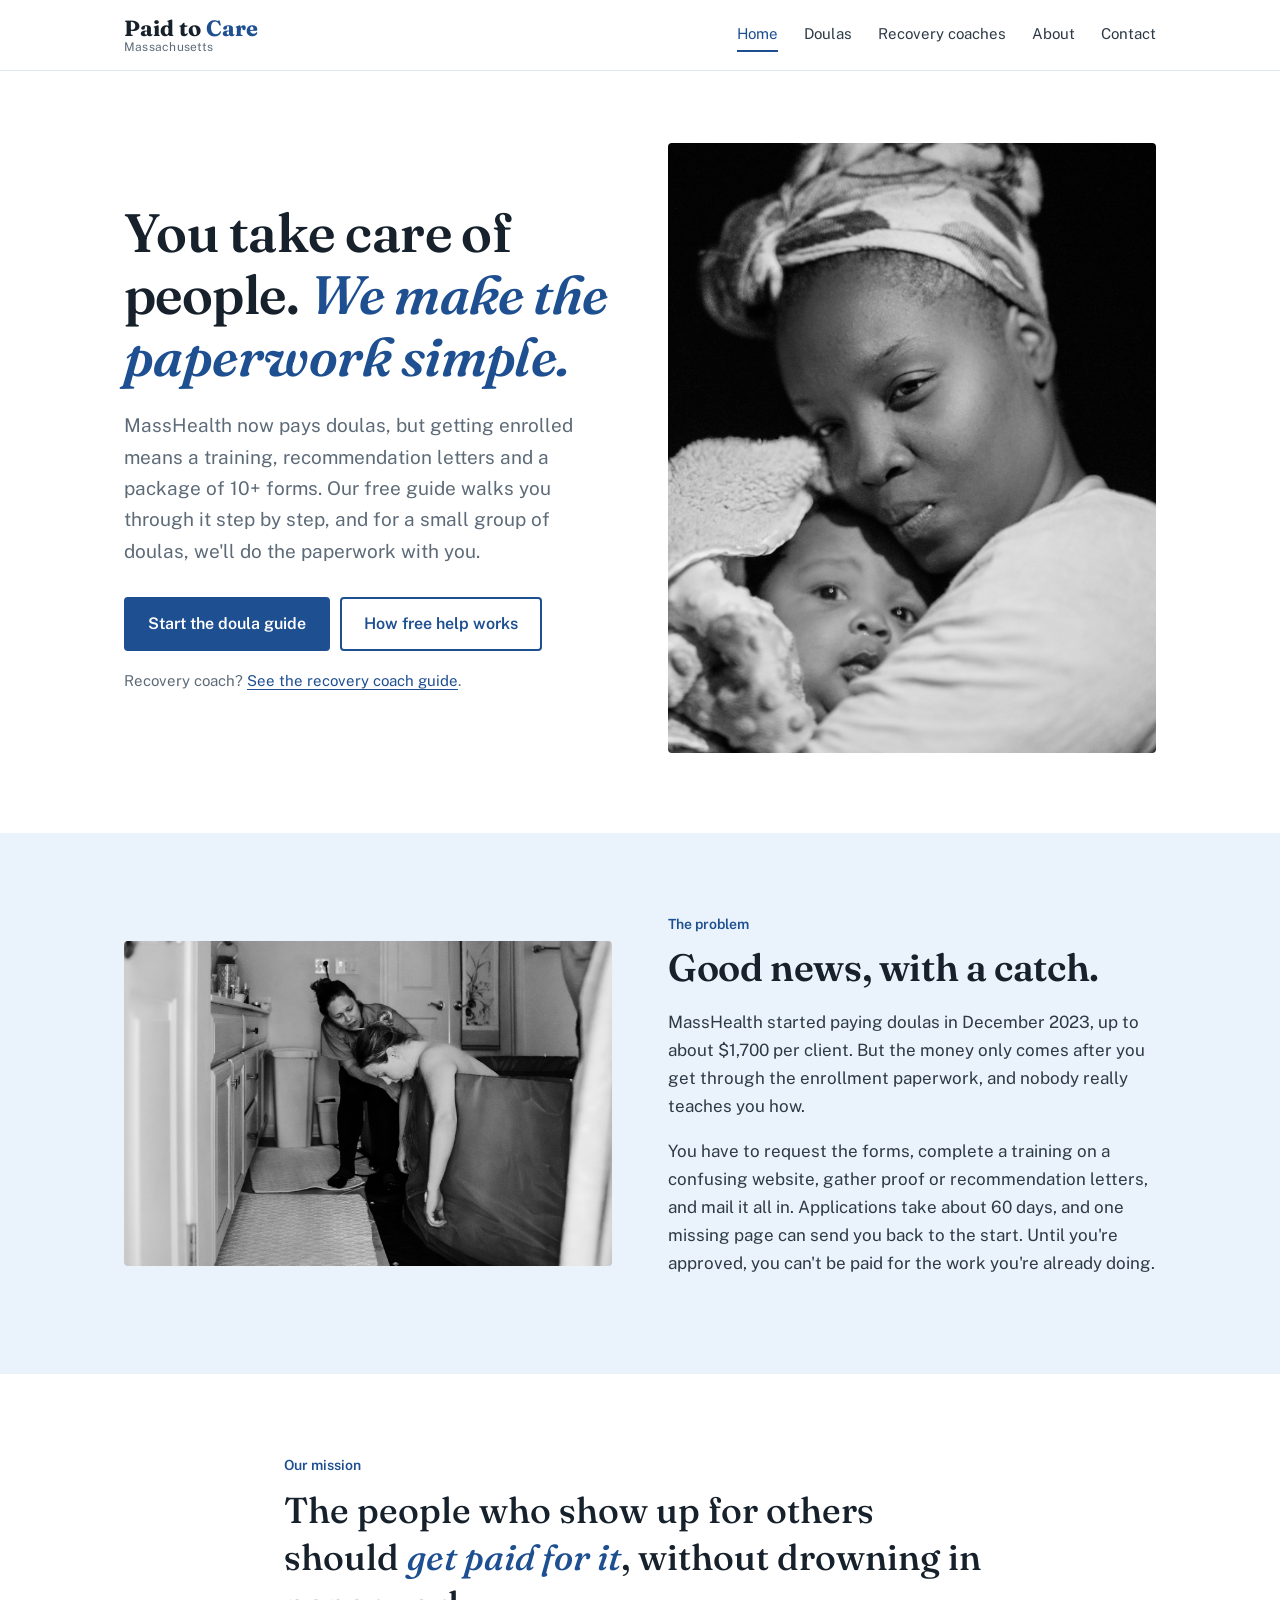
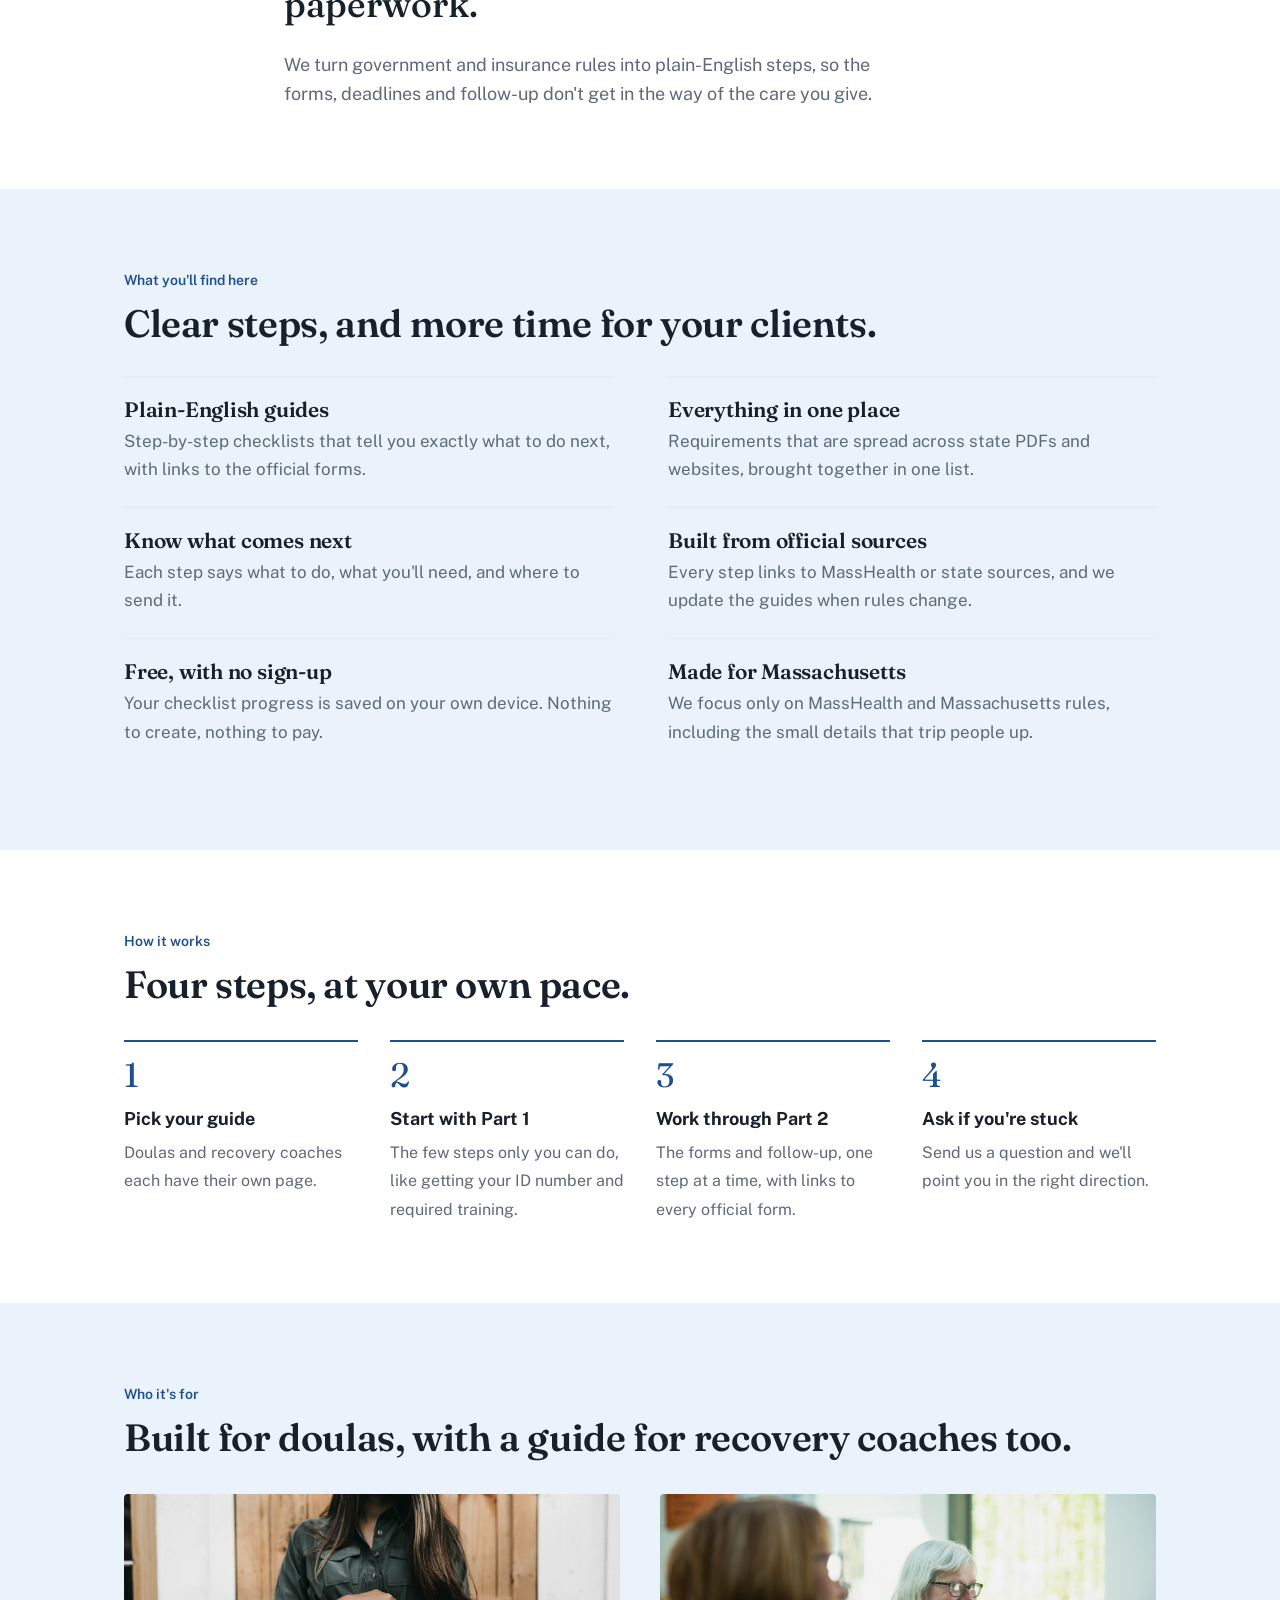
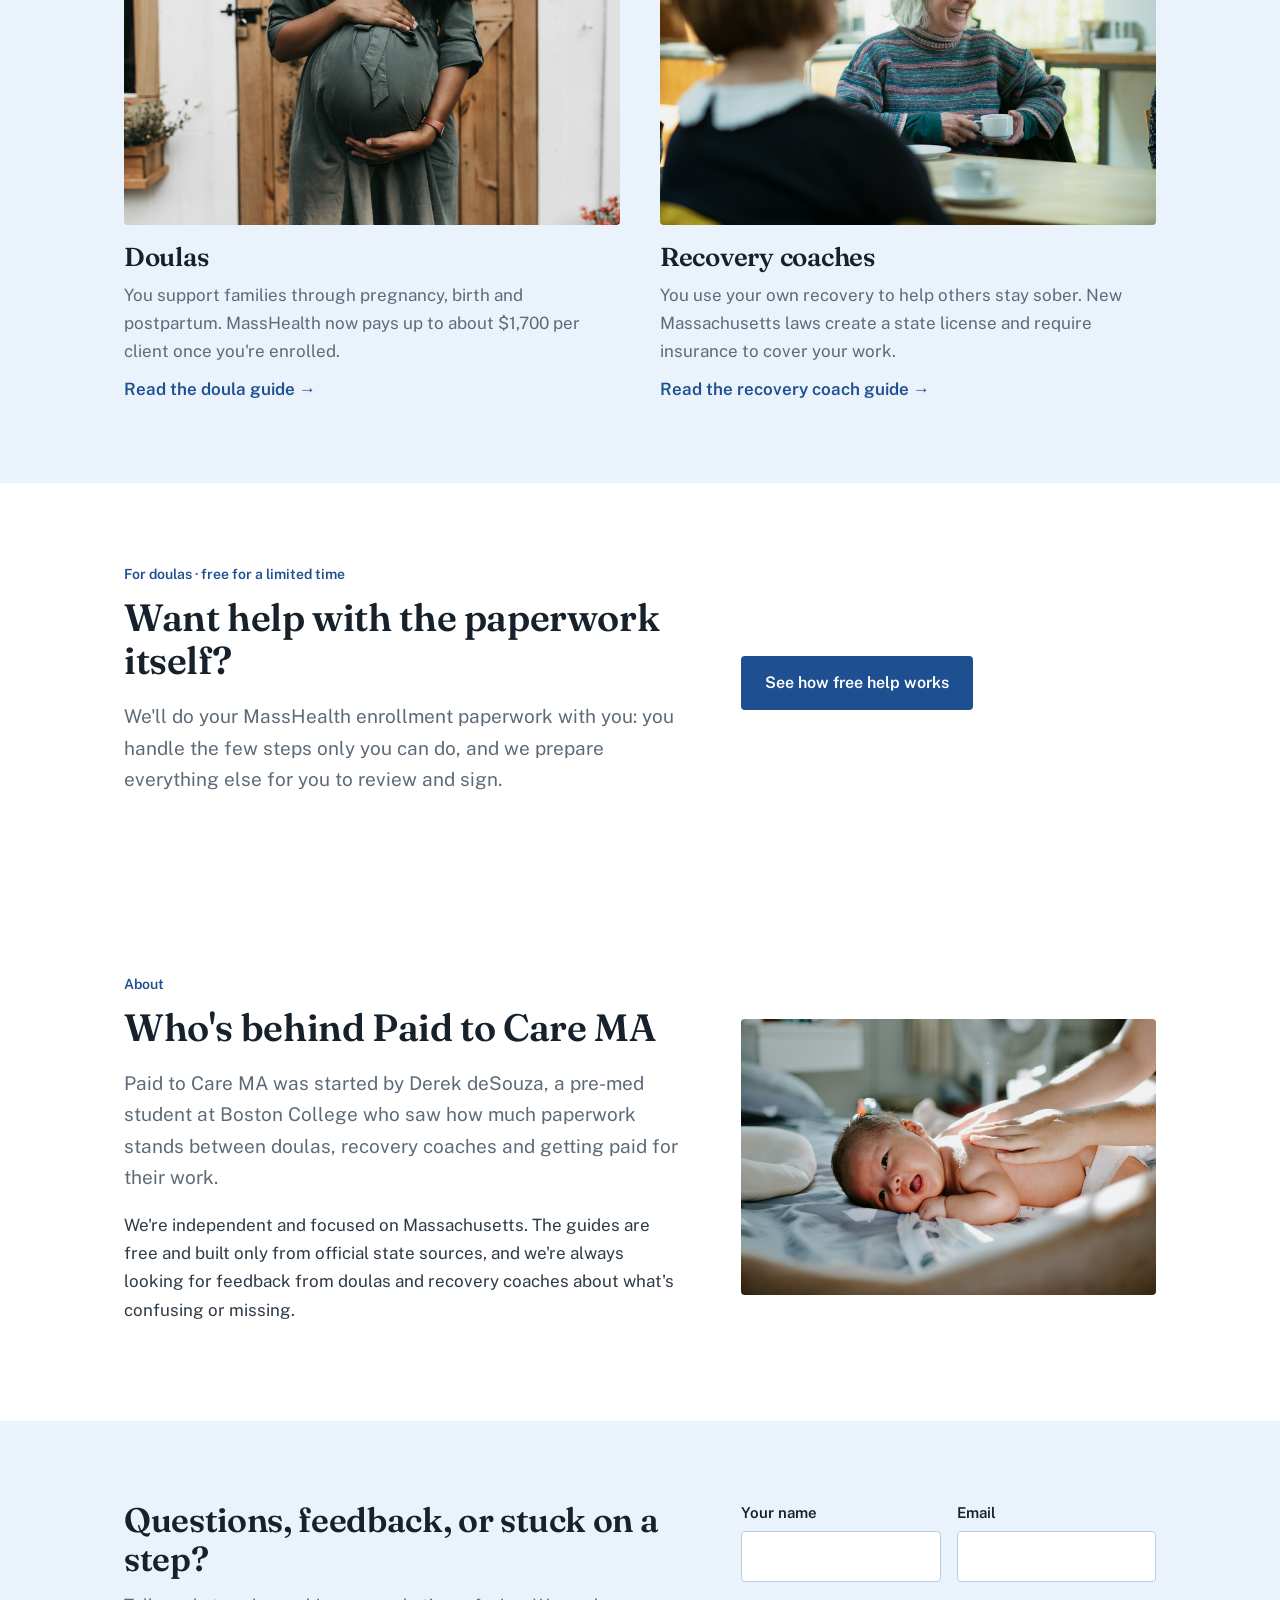
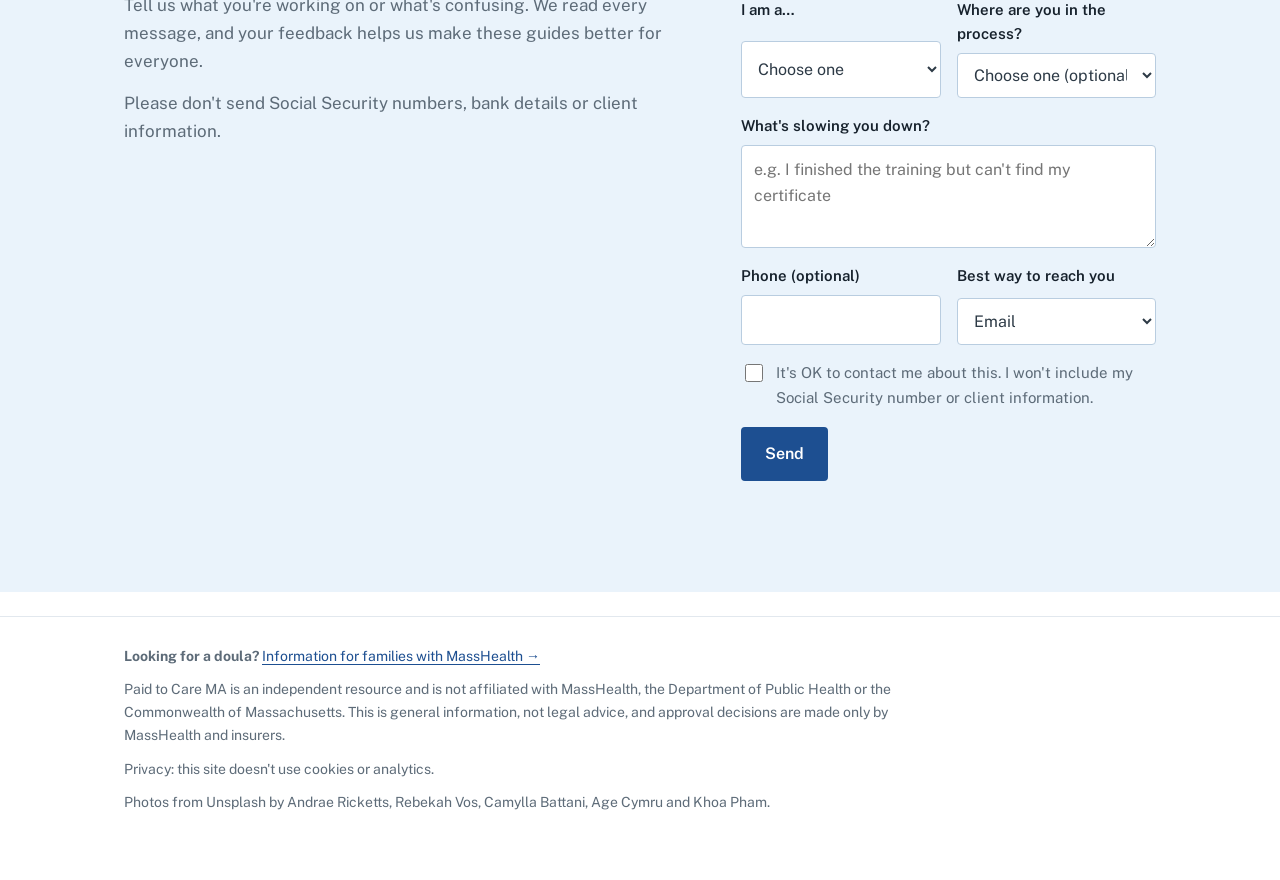
==== commit b0fa2508: "Add 'Looking for a doula?' page for families, linked from every footer Explains MassHealth doula cov" ====
--- a/index.html
+++ b/index.html
@@ -116,12 +116,13 @@
 </main>
 
 <footer><div class="wrap">
+  <p><b>Looking for a doula?</b> <a href="families.html">Information for families with MassHealth →</a></p>
   <p>Paid to Care MA is an independent resource and is not affiliated with MassHealth, the Department of Public Health or the Commonwealth of Massachusetts. This is general information, not legal advice, and approval decisions are made only by MassHealth and insurers.</p>
   <p>Privacy: this site doesn't use cookies or analytics.</p>
   <p>Photos from Unsplash by Andrae Ricketts, Rebekah Vos, Camylla Battani, Age Cymru and Khoa Pham.</p>
 </div></footer>
 
 <script src="nav.js?v=2"></script>
-<script src="form.js?v=6"></script>
+<script src="form.js?v=7"></script>
 </body>
 </html>
